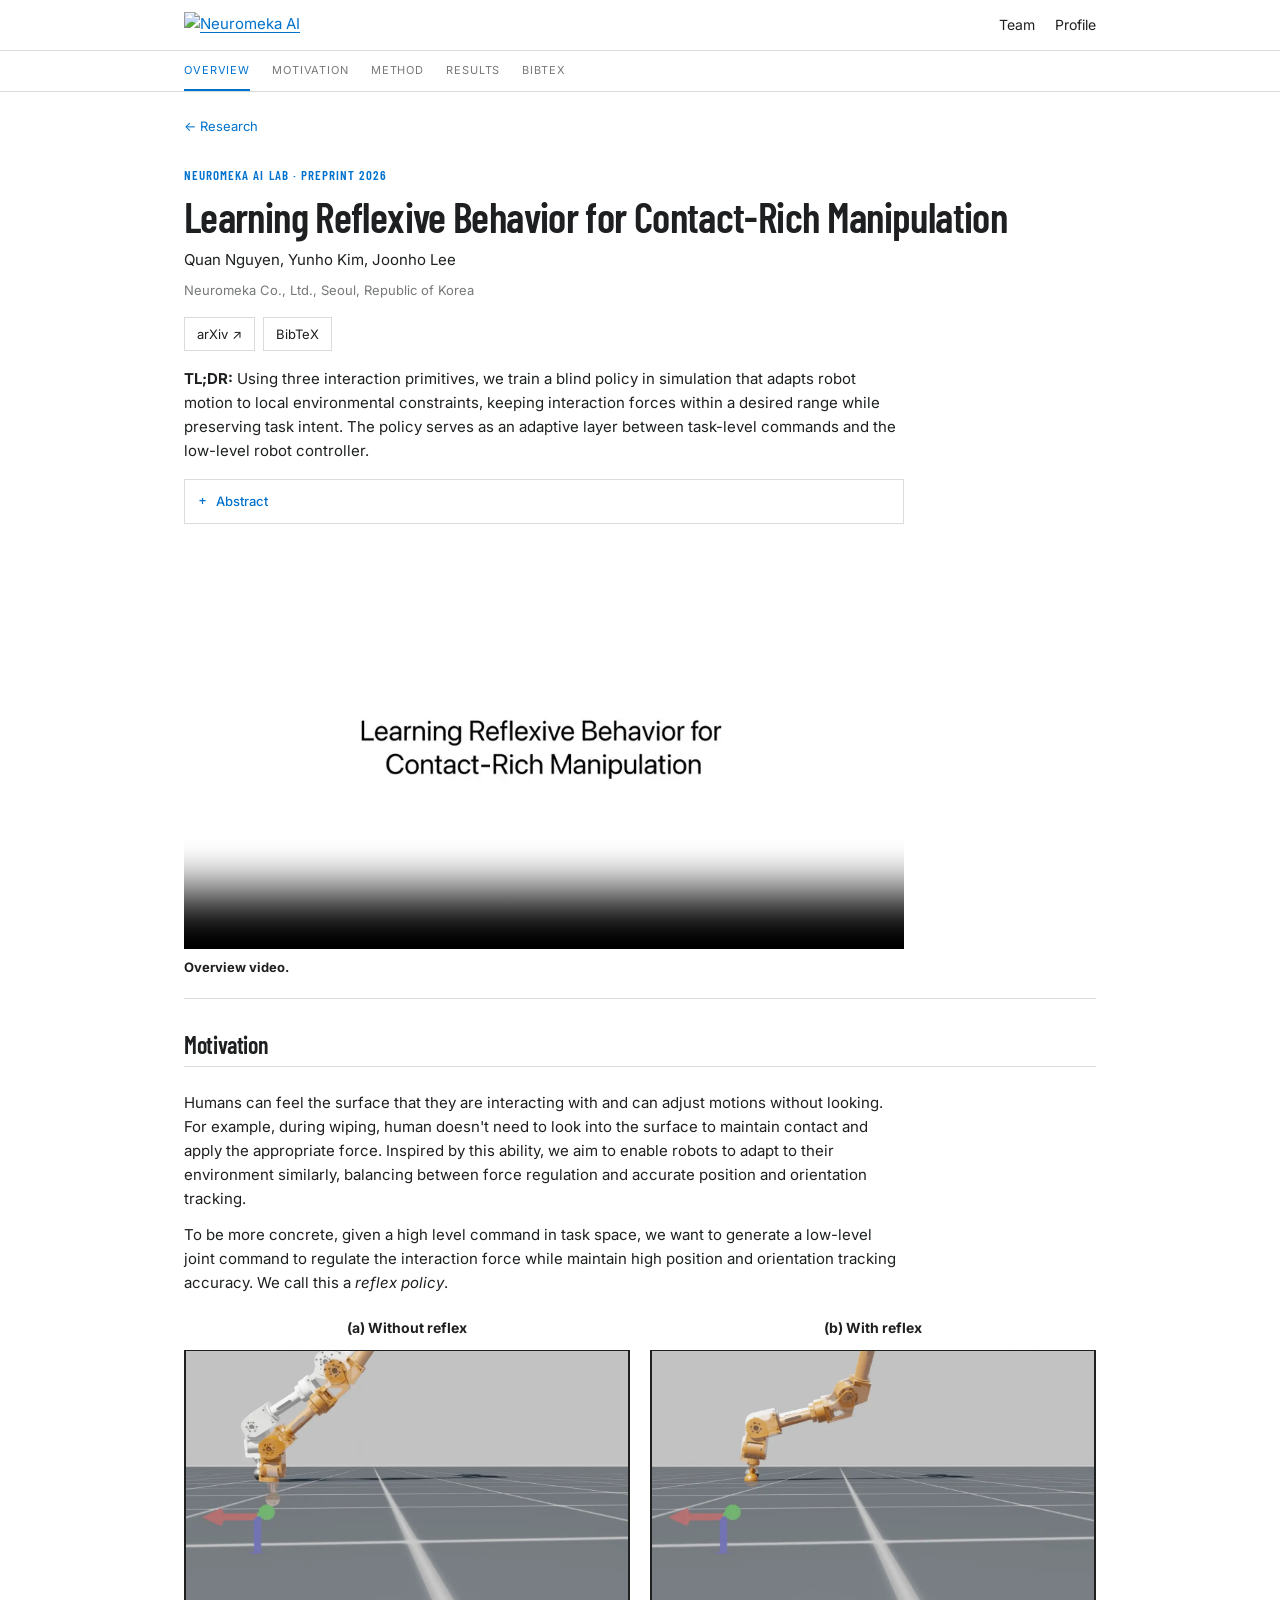
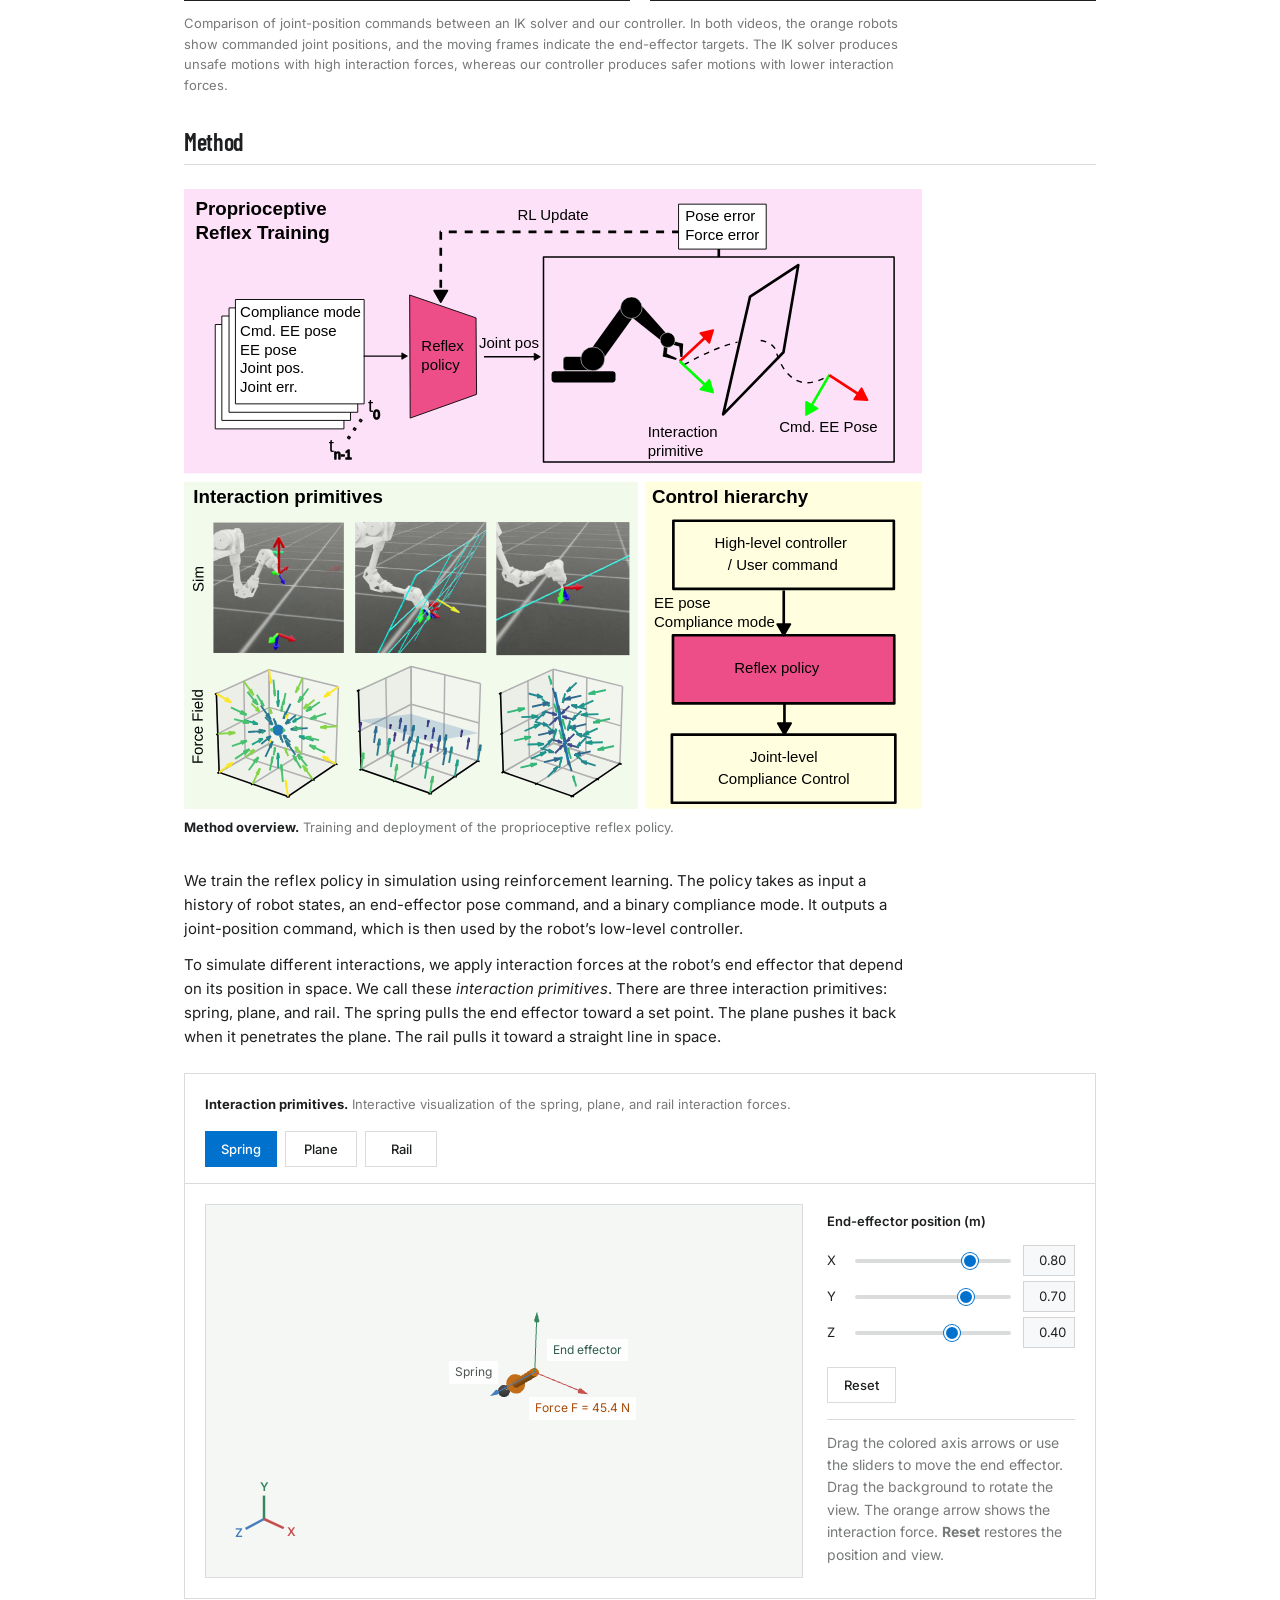
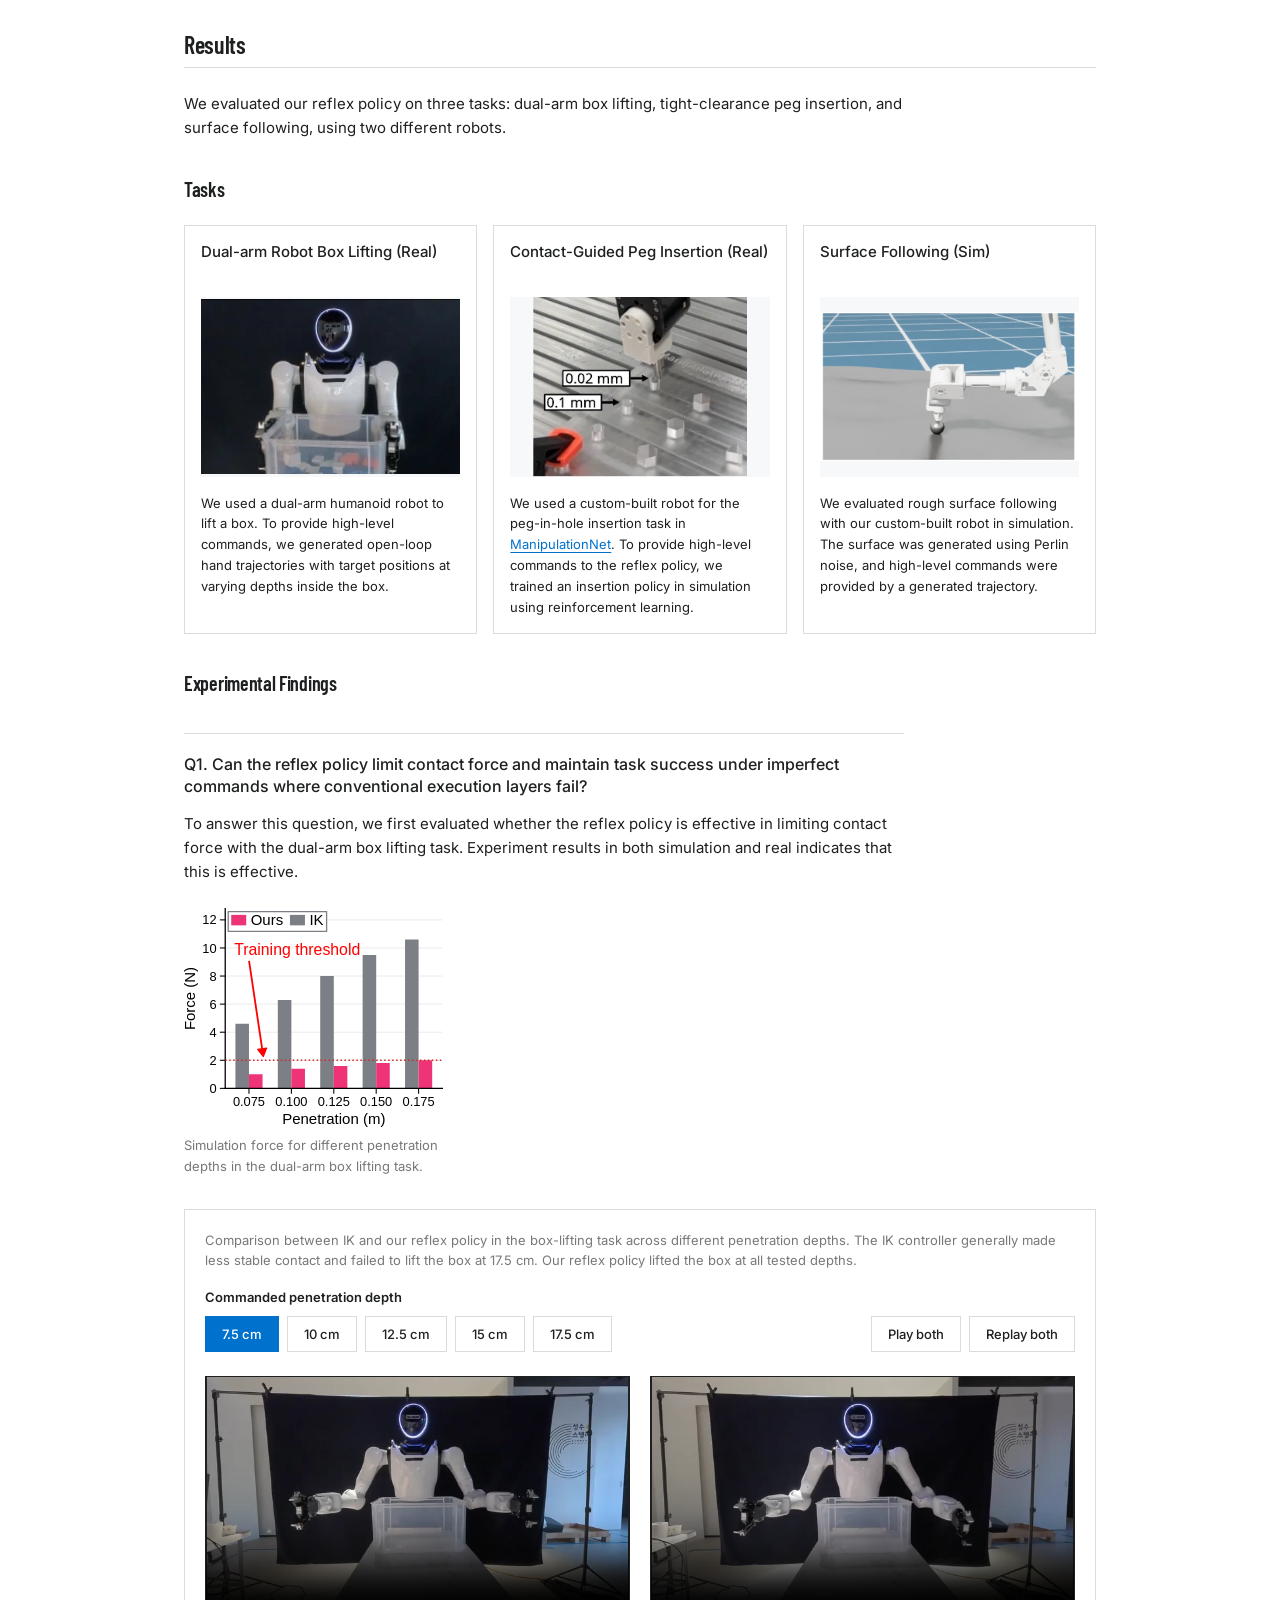
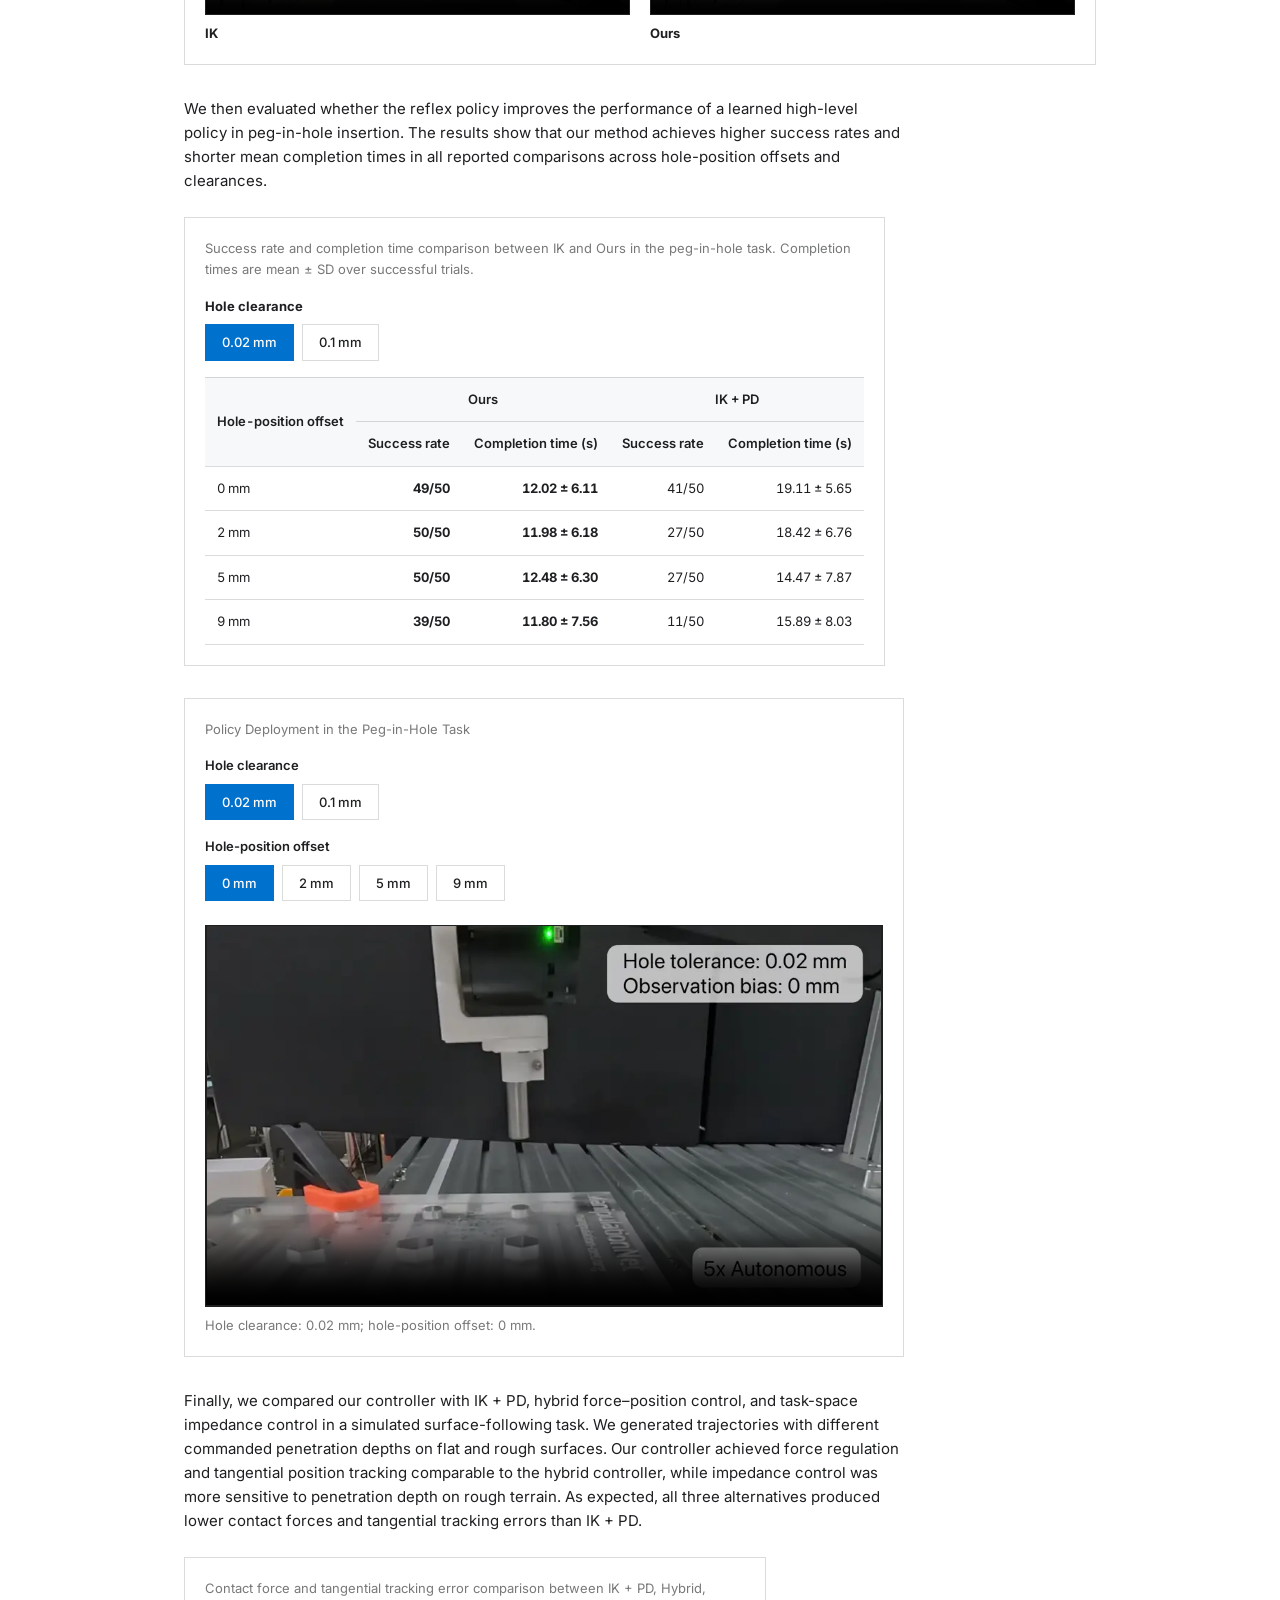
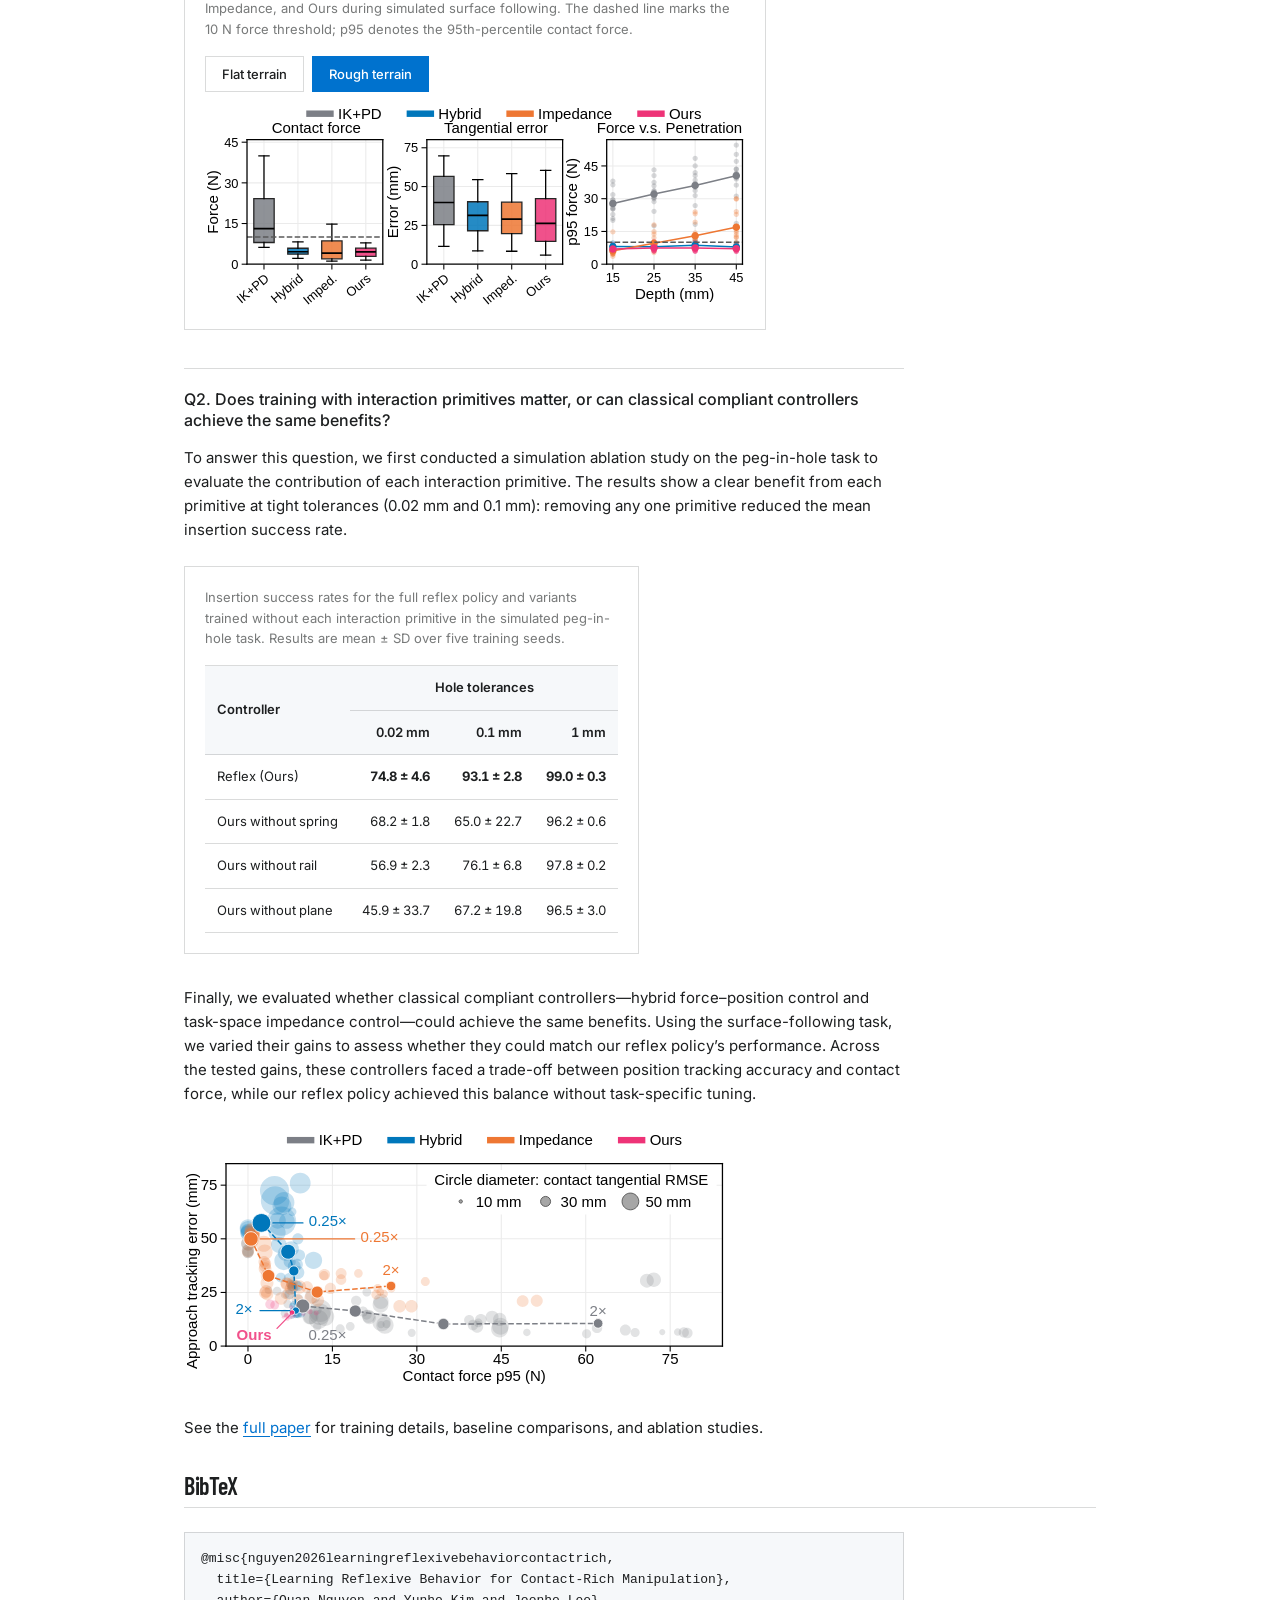
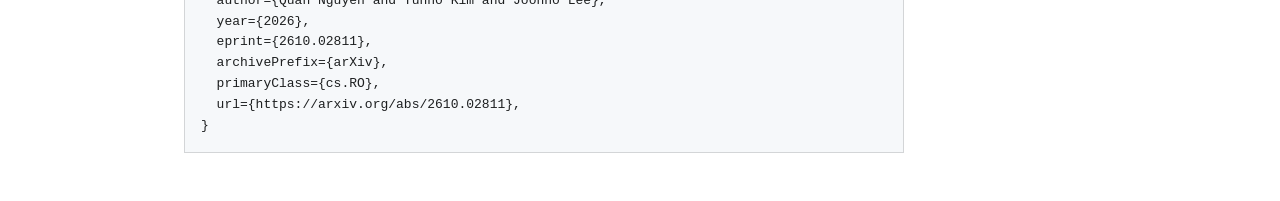
==== projects/reflex/index.html @ 32accb70 "Add the soldering and reflex project pages; shrink site media Two standalone paper pages from nrmk_a" ====
<!-- Generated by build.py. Edit content/*.md or templates/*.html / templates/sections/*.html, not this file. -->
<!DOCTYPE html>
<html lang="en">
<head>
  <meta charset="UTF-8" />
  <meta name="viewport" content="width=device-width, initial-scale=1" />
  <title>Learning Reflexive Behavior for Contact-Rich Manipulation · Neuromeka AI Lab</title>
  <meta name="description" content="A learned proprioceptive reflex for contact-rich robot manipulation. Trained on three simple interaction primitives, deployed beneath high-level controllers." />
  <link rel="icon" href="../../favicon.ico" />
  <link rel="canonical" href="https://lee-robotics.github.io/projects/reflex/" />
  <meta property="og:type" content="article" />
  <meta property="og:title" content="Learning Reflexive Behavior for Contact-Rich Manipulation" />
  <meta property="og:description" content="A learned proprioceptive reflex for contact-rich robot manipulation, trained in simulation on a spring, a plane and a rail." />
  <meta property="og:url" content="https://lee-robotics.github.io/projects/reflex/" />
  <meta property="og:image" content="https://lee-robotics.github.io/projects/reflex/assets/reflex-og.jpg" />
  <link rel="preconnect" href="https://fonts.googleapis.com" />
  <link rel="preconnect" href="https://fonts.gstatic.com" crossorigin />
  <link rel="stylesheet" href="https://fonts.googleapis.com/css2?family=Inter:wght@400;500;700&family=Barlow+Condensed:wght@600&display=swap" />
  <link rel="stylesheet" href="../../assets/css/styles.css" />
  <link rel="stylesheet" href="theme.css" />
  <link rel="stylesheet" href="styles.css" />
  <script id="primitive-content" type="application/json">{"spring": {"tag": "ANCHORED MOTION", "title": "Spring constraint", "description": "The spring pulls the end-effector back toward a sampled anchor position. Displacement and velocity determine the restoring force.", "constraint": "Displacement from a point", "example": "Like moving against an elastic tether.", "formula": "F = k(xₐ − x) − bẋ", "accessible": "Spring: displacement from an anchor creates a restoring force."}, "plane": {"tag": "SURFACE CONTACT", "title": "Plane constraint", "description": "The plane pushes back only when the end-effector penetrates it. Force acts along the surface normal, leaving motion across the surface free.", "constraint": "One direction, on contact", "example": "Like wiping or following a surface.", "formula": "f = −kd − bvₙ, when d \u003c 0", "accessible": "Plane: a surface resists penetration in its normal direction, while tangential motion is free."}, "rail": {"tag": "GUIDED MOTION", "title": "Rail constraint", "description": "The rail pulls the end-effector toward a fixed line. It constrains two translational directions while leaving motion along the rail free.", "constraint": "Two directions, perpendicular to a line", "example": "Like a peg guided inside a bore.", "formula": "f = kd + bv, toward the rail", "accessible": "Rail: restoring force points toward a line, while motion along that line remains free."}}</script>
  <script src="script.js" defer></script>
  <script src="assets/vendor/three.min.js" defer></script>
  <script src="primitive-viewer.js" defer></script>
</head>
<body>
  <a class="skip-link" href="#motivation">Skip to main content</a>
  <div id="siteHeader"></div>

  <nav class="section-nav project-nav" aria-label="Page sections">
    <div class="project-nav-inner">
    <a href="#overview" aria-current="location"><span>01</span> Overview</a>
    <a href="#motivation"><span>02</span> Motivation</a>
    <a href="#training"><span>03</span> Method</a>
    <a href="#results"><span>04</span> Results</a>
    <a href="#bibtex"><span>05</span> BibTeX</a>
    </div>
  </nav>

  <main class="wrap wrap-project">
    <a class="post-back" href="../../index.html#research">← Research</a>

<section id="overview" data-nav="Overview" class="project-head" aria-labelledby="paper-title">
  <p class="kicker">Neuromeka AI Lab · Preprint 2026</p>
  <h1 id="paper-title">Learning Reflexive Behavior for Contact-Rich Manipulation</h1>
  <p class="project-authors">Quan Nguyen, Yunho Kim, Joonho Lee</p>
  <p class="project-affiliation">Neuromeka Co., Ltd., Seoul, Republic of Korea</p>
  <div class="project-links" aria-label="Paper links">
    <a class="project-link" href="https://arxiv.org/abs/2610.02811" target="_blank" rel="noopener noreferrer">arXiv ↗</a>
    <a class="project-link" href="#bibtex">BibTeX</a>
  </div>
  <p class="tldr"><strong>TL;DR:</strong> Using three interaction primitives, we train a blind policy in simulation that adapts robot motion to local environmental constraints, keeping interaction forces within a desired range while preserving task intent. The policy serves as an adaptive layer between task-level commands and the low-level robot controller.</p>
  <details id="abstract" class="abstract project-details">
    <summary>Abstract</summary>
    <div class="project-details-body"><p>During contact-rich manipulation, interactions between a robot and its environment carry information about local geometry: a surface prevents penetration, a bore guides a peg. A controller that exploits these interactions can comply with environmental constraints while preserving task intent. Robot-learning systems commonly use position, hybrid force–position, or Cartesian impedance control. Their prescribed tracking objectives, stiffness, or force-control directions may not match local constraints and may degrade performance. We learn a proprioceptive reflex policy in simulation on three simple interaction primitives: a spring, a plane, and a rail. The policy maps task-space commands to joint-position targets using state history, without direct force or geometrical measurements. Once trained, it serves as a frozen execution layer beneath higher-level controllers. We evaluate it in dual-arm box lifting, peg insertion, and surface following. In box lifting, the reflex kept the force below the threshold while the baseline failed. In rough-surface following it stayed below the 10 N reference, on par with tuned hybrid force-position control. In 0.02 mm peg insertion it reduced mean estimated contact force to less than half that of IK + PD while increasing hardware success rates from at most 22% to 36–58%. By separating contact response from command generation, the reflex policy provides motion planners, learned policies, and teleoperators with robust contact-rich execution.</p></div>
  </details>
  <figure id="overview-video" class="overview-video">
    <video controls playsinline preload="metadata" poster="assets/overview-poster.webp" aria-label="Paper overview video"><source src="assets/overview.mp4" type="video/mp4"></video>
    <figcaption><strong>Overview video.</strong></figcaption>
  </figure>
</section>

<section id="motivation" data-nav="Motivation" class="content-section" aria-labelledby="intuition-title">
  <div class="section-head"><h2 id="intuition-title">Motivation</h2></div>
  <p class="lead">Humans can feel the surface that they are interacting with and can adjust motions without looking. For example, during wiping, human doesn&#x27;t need to look into the surface to maintain contact and apply the appropriate force. Inspired by this ability, we aim to enable robots to adapt to their environment similarly, balancing between force regulation and accurate position and orientation tracking.</p>
  <p>To be more concrete, given a high level command in task space, we want to generate a low-level joint command to regulate the interaction force while maintain high position and orientation tracking accuracy. We call this a <em>reflex policy</em>.</p>
  <div class="comparison-grid">
    <figure class="comparison-card"><div class="card-label"><strong>(a) Without reflex</strong></div><video autoplay muted loop playsinline preload="metadata" width="1280" height="720" poster="assets/ik-poster.webp" aria-label="Without reflex: orange robot shows joint-position commands; the frame shows the end-effector task-space command."><source src="assets/comparison-ik.mp4" type="video/mp4"></video></figure>
    <figure class="comparison-card ours"><div class="card-label"><strong>(b) With reflex</strong></div><video autoplay muted loop playsinline preload="metadata" width="1280" height="720" poster="assets/reflex-poster.webp" aria-label="With reflex: orange robot shows joint-position commands; the frame shows the end-effector task-space command."><source src="assets/comparison-reflex.mp4" type="video/mp4"></video></figure>
  </div>
  <p class="comparison-caption">Comparison of joint-position commands between an IK solver and our controller. In both videos, the orange robots show commanded joint positions, and the moving frames indicate the end-effector targets. The IK solver produces unsafe motions with high interaction forces, whereas our controller produces safer motions with lower interaction forces.</p>
</section>

<section id="training" data-nav="Method" class="content-section" aria-labelledby="training-title">
  <div class="section-head"><h2 id="training-title">Method</h2></div>
  <figure class="training-overview" aria-labelledby="training-overview-caption">
    <p class="svg-scroll-hint" id="training-overview-scroll-hint" hidden>Scroll horizontally to see the full figure.</p>
    <div class="svg-scroll" role="region" aria-label="Method overview diagram; scroll horizontally on narrow screens" tabindex="0" data-scroll-hint="training-overview-scroll-hint">
      <a href="assets/training-overview.svg"><img src="assets/training-overview.svg" width="836" height="703" loading="lazy" alt="Overview of proprioceptive reflex learning for contact-rich manipulation."></a>
    </div>
    <figcaption id="training-overview-caption"><strong>Method overview.</strong> Training and deployment of the proprioceptive reflex policy.</figcaption>
  </figure>
  <p id="method-overview" class="method-overview-summary">We train the reflex policy in simulation using reinforcement learning. The policy takes as input a history of robot states, an end-effector pose command, and a binary compliance mode. It outputs a joint-position command, which is then used by the robot’s low-level controller.</p>
<p class="method-overview-summary">To simulate different interactions, we apply interaction forces at the robot’s end effector that depend on its position in space. We call these <em>interaction primitives</em>. There are three interaction primitives: spring, plane, and rail. The spring pulls the end effector toward a set point. The plane pushes it back when it penetrates the plane. The rail pulls it toward a straight line in space.</p>
  <figure class="primitive-figure" aria-labelledby="primitives-caption">
    <figcaption id="primitives-caption"><strong>Interaction primitives.</strong> Interactive visualization of the spring, plane, and rail interaction forces.</figcaption>
    <div id="primitives" class="primitive-explorer">
      <fieldset class="primitive-selector">
        <legend class="sr-only">Interaction primitive</legend>
        <label><input class="sr-only" type="radio" name="primitive" value="spring" checked><span>Spring</span></label>
        <label><input class="sr-only" type="radio" name="primitive" value="plane"><span>Plane</span></label>
        <label><input class="sr-only" type="radio" name="primitive" value="rail"><span>Rail</span></label>
      </fieldset>
      <div id="primitive-panel">
        <div class="primitive-visual">
          <div id="primitive-viewer" role="img" aria-label="Interactive 3D force field" aria-describedby="primitive-instructions"></div>
        </div>
        <div class="primitive-copy">
          <fieldset class="probe-controls"><legend>End-effector position (m)</legend>
            <label>X <input id="probe-x" type="range" min="-1.5" max="1.5" step="0.01" value="0.8"><output for="probe-x" id="value-x">0.80</output></label>
            <label>Y <input id="probe-y" type="range" min="-1.5" max="1.5" step="0.01" value="0.7"><output for="probe-y" id="value-y">0.70</output></label>
            <label>Z <input id="probe-z" type="range" min="-1.5" max="1.5" step="0.01" value="0.4"><output for="probe-z" id="value-z">0.40</output></label>
          </fieldset>
          <button id="reset-probe" type="button" aria-label="Reset end-effector position and view" title="Reset position and view">Reset</button>
          <p id="primitive-instructions" class="primitive-instructions">Drag the colored axis arrows or use the sliders to move the end effector. Drag the background to rotate the view. The orange arrow shows the interaction force. <strong>Reset</strong> restores the position and view.</p>
          <p id="primitive-error" role="status" hidden></p>
        </div>
      </div>
    </div>
  </figure>
</section>

<section id="results" data-nav="Results" class="content-section" aria-labelledby="results-title">
  <div class="section-head"><h2 id="results-title">Results</h2></div>
  <p>We evaluated our reflex policy on three tasks: dual-arm box lifting, tight-clearance peg insertion, and surface following, using two different robots.</p>
  <section id="results-tasks" class="results-group" aria-labelledby="tasks-title">
    <div class="result-summary"><h3 id="tasks-title">Tasks</h3></div>
    <div class="task-grid">
      <article class="task-card">
        <h4>Dual-arm Robot Box Lifting (Real)</h4>
        <figure><img src="assets/task-box-lifting.webp" width="257" height="173" loading="lazy" alt="Dual-arm humanoid grasping a box on hardware."></figure>
        <p>We used a dual-arm humanoid robot to lift a box. To provide high-level commands, we generated open-loop hand trajectories with target positions at varying depths inside the box.</p>
      </article>
      <article class="task-card">
        <h4>Contact-Guided Peg Insertion (Real)</h4>
        <figure><img src="assets/task-peg-insertion.webp" width="276" height="233" loading="lazy" alt="Robot-held peg and tight-clearance holes on the insertion plate."></figure>
        <p>We used a custom-built robot for the peg-in-hole insertion task in <a href="https://manipulation-net.org/">ManipulationNet</a>. To provide high-level commands to the reflex policy, we trained an insertion policy in simulation using reinforcement learning.</p>
      </article>
      <article class="task-card">
        <h4>Surface Following (Sim)</h4>
        <figure><img src="assets/task-surface-following.webp" width="390" height="224" loading="lazy" alt="Simulated robot end effector in contact with a rough surface."></figure>
        <p>We evaluated rough surface following with our custom-built robot in simulation. The surface was generated using Perlin noise, and high-level commands were provided by a generated trajectory.</p>
      </article>
    </div>
  </section>
  <section id="results-findings" class="results-group" aria-labelledby="findings-title">
    <div class="result-summary"><h3 id="findings-title">Experimental Findings</h3></div>
  <section id="results-q1" class="result-question" aria-labelledby="q1-title">
    <div class="question-summary"><h4 id="q1-title">Q1. Can the reflex policy limit contact force and maintain task success under imperfect commands where conventional execution layers fail?</h4><p>To answer this question, we first evaluated whether the reflex policy is effective in limiting contact force with the dual-arm box lifting task. Experiment results in both simulation and real indicates that this is effective.</p></div>
    <figure class="box-force-plot">
      <p class="svg-scroll-hint" id="box-force-scroll-hint" hidden>Scroll horizontally to see the full plot.</p>
      <div class="svg-scroll" role="region" aria-label="Box-lifting force plot; scroll horizontally on narrow screens" tabindex="0" data-scroll-hint="box-force-scroll-hint">
        <img src="assets/box-lifting-force.svg" width="294" height="249" loading="lazy" alt="Simulated contact force at different commanded penetration depths during dual-arm box lifting.">
      </div>
      <figcaption>Simulation force for different penetration depths in the dual-arm box lifting task.</figcaption>
    </figure>
  <section id="eir-results" class="result-subsection box-video-comparison" aria-label="Dual-arm box lifting: IK and reflex comparison" data-video-root="assets/box-lifting">
    <p class="box-video-instructions" id="box-video-instructions">Comparison between IK and our reflex policy in the box-lifting task across different penetration depths. The IK controller generally made less stable contact and failed to lift the box at 17.5 cm. Our reflex policy lifted the box at all tested depths.</p>
    <div class="box-video-controls" hidden>
      <div class="box-depth-selector">
        <p id="box-depth-label" class="box-depth-label">Commanded penetration depth</p>
        <div class="offset-tabs box-depth-tabs" role="tablist" aria-labelledby="box-depth-label" aria-describedby="box-video-instructions">
          <button type="button" role="tab" id="box-depth-75" aria-controls="box-depth-panel" aria-selected="true" data-clip="75" data-depth="7.5">7.5 cm</button>
          <button type="button" role="tab" id="box-depth-100" aria-controls="box-depth-panel" aria-selected="false" tabindex="-1" data-clip="100" data-depth="10">10 cm</button>
          <button type="button" role="tab" id="box-depth-125" aria-controls="box-depth-panel" aria-selected="false" tabindex="-1" data-clip="125" data-depth="12.5">12.5 cm</button>
          <button type="button" role="tab" id="box-depth-150" aria-controls="box-depth-panel" aria-selected="false" tabindex="-1" data-clip="150" data-depth="15">15 cm</button>
          <button type="button" role="tab" id="box-depth-175" aria-controls="box-depth-panel" aria-selected="false" tabindex="-1" data-clip="175" data-depth="17.5">17.5 cm</button>
        </div>
      </div>
      <div class="box-playback-controls" role="group" aria-label="Shared video playback">
        <button id="box-play-both" type="button">Play both</button>
        <button id="box-replay-both" type="button">Replay both</button>
      </div>
    </div>
    <div id="box-depth-panel" class="box-video-panel" role="tabpanel" aria-labelledby="box-depth-75" tabindex="0">
      <figure>
        <video controls playsinline muted preload="metadata" width="1280" height="720" poster="assets/box-lifting/ik/75.webp" data-method="ik" aria-label="IK at 7.5 cm commanded penetration depth"><source src="assets/box-lifting/ik/75.mp4" type="video/mp4"></video>
        <figcaption><strong>IK</strong></figcaption>
      </figure>
      <figure>
        <video controls playsinline muted preload="metadata" width="1280" height="720" poster="assets/box-lifting/ours/75.webp" data-method="ours" aria-label="Ours at 7.5 cm commanded penetration depth"><source src="assets/box-lifting/ours/75.mp4" type="video/mp4"></video>
        <figcaption><strong>Ours</strong></figcaption>
      </figure>
    </div>
    <p id="box-video-status" class="box-video-status" role="status" hidden></p>
    <noscript><p class="box-video-instructions">Showing 7.5 cm penetration depth. Enable JavaScript to choose another depth and use shared playback.</p></noscript>
  </section>
  <section id="peg-results" class="result-subsection" aria-label="Peg insertion results">
    <div class="result-summary"><p>We then evaluated whether the reflex policy improves the performance of a learned high-level policy in peg-in-hole insertion. The results show that our method achieves higher success rates and shorter mean completion times in all reported comparisons across hole-position offsets and clearances.</p></div>
    <div class="results-table-block insertion-success-card" id="insertion-success" role="group" aria-labelledby="insertion-success-title">
      <p class="sr-only" id="insertion-success-title">Success rate</p>
      <p class="success-rate-description">Success rate and completion time comparison between IK and Ours in the peg-in-hole task. Completion times are mean ± SD over successful trials.</p>
      <div class="insertion-success-controls" hidden>
        <p class="success-clearance-label" id="success-clearance-label"><strong>Hole clearance</strong></p>
        <div class="offset-tabs success-clearance-tabs" role="tablist" aria-labelledby="success-clearance-label">
          <button type="button" role="tab" id="success-clearance-002" aria-controls="success-panel-002" aria-selected="true">0.02 mm</button>
          <button type="button" role="tab" id="success-clearance-01" aria-controls="success-panel-01" aria-selected="false" tabindex="-1">0.1 mm</button>
        </div>
      </div>
      <div class="insertion-success-panel" id="success-panel-002" role="tabpanel" aria-labelledby="success-clearance-002" tabindex="0">
        <table class="success-rate-table" aria-labelledby="insertion-success-title success-clearance-002">
          <caption>0.02 mm clearance</caption>
          <colgroup><col class="success-offset-column"></colgroup>
          <colgroup><col class="success-count-column"><col class="success-time-column"></colgroup>
          <colgroup><col class="success-count-column"><col class="success-time-column"></colgroup>
          <thead>
            <tr><th scope="col" rowspan="2">Hole-position offset</th><th scope="colgroup" colspan="2">Ours</th><th scope="colgroup" colspan="2">IK + PD</th></tr>
            <tr><th scope="col">Success rate</th><th scope="col">Completion time (s)</th><th scope="col">Success rate</th><th scope="col">Completion time (s)</th></tr>
          </thead>
          <tbody>
            <tr><th scope="row">0 mm</th><td class="highlight">49/50</td><td class="highlight">12.02 ± 6.11</td><td>41/50</td><td>19.11 ± 5.65</td></tr>
            <tr><th scope="row">2 mm</th><td class="highlight">50/50</td><td class="highlight">11.98 ± 6.18</td><td>27/50</td><td>18.42 ± 6.76</td></tr>
            <tr><th scope="row">5 mm</th><td class="highlight">50/50</td><td class="highlight">12.48 ± 6.30</td><td>27/50</td><td>14.47 ± 7.87</td></tr>
            <tr><th scope="row">9 mm</th><td class="highlight">39/50</td><td class="highlight">11.80 ± 7.56</td><td>11/50</td><td>15.89 ± 8.03</td></tr>
          </tbody>
        </table>
      </div>
      <div class="insertion-success-panel" id="success-panel-01" role="tabpanel" aria-labelledby="success-clearance-01" tabindex="0">
        <table class="success-rate-table" aria-labelledby="insertion-success-title success-clearance-01">
          <caption>0.1 mm clearance</caption>
          <colgroup><col class="success-offset-column"></colgroup>
          <colgroup><col class="success-count-column"><col class="success-time-column"></colgroup>
          <colgroup><col class="success-count-column"><col class="success-time-column"></colgroup>
          <thead>
            <tr><th scope="col" rowspan="2">Hole-position offset</th><th scope="colgroup" colspan="2">Ours</th><th scope="colgroup" colspan="2">IK + PD</th></tr>
            <tr><th scope="col">Success rate</th><th scope="col">Completion time (s)</th><th scope="col">Success rate</th><th scope="col">Completion time (s)</th></tr>
          </thead>
          <tbody>
            <tr><th scope="row">0 mm</th><td class="highlight">50/50</td><td class="highlight">5.04 ± 2.34</td><td class="highlight">50/50</td><td>9.12 ± 5.75</td></tr>
            <tr><th scope="row">2 mm</th><td class="highlight">50/50</td><td class="highlight">6.08 ± 4.40</td><td>44/50</td><td>10.86 ± 5.96</td></tr>
            <tr><th scope="row">5 mm</th><td class="highlight">47/50</td><td class="highlight">7.20 ± 6.25</td><td>35/50</td><td>12.20 ± 8.10</td></tr>
            <tr><th scope="row">9 mm</th><td class="highlight">42/50</td><td class="highlight">6.31 ± 5.80</td><td>33/50</td><td>14.13 ± 7.28</td></tr>
            <tr><th scope="row">13 mm</th><td class="highlight">27/50</td><td class="highlight">7.13 ± 6.61</td><td>19/50</td><td>14.03 ± 6.09</td></tr>
          </tbody>
        </table>
      </div>
    </div>
    <section class="peg-deployment-card" id="peg-deployment" aria-labelledby="peg-deployment-title" data-video-root="assets/peg-in-hole">
      <h5 id="peg-deployment-title">Policy Deployment in the Peg-in-Hole Task</h5>
      <div class="peg-video-controls" hidden>
        <fieldset class="peg-video-selector">
          <legend>Hole clearance</legend>
          <label><input class="sr-only" type="radio" name="peg-clearance" value="0_02" data-label="0.02" checked><span>0.02 mm</span></label>
          <label><input class="sr-only" type="radio" name="peg-clearance" value="0_1" data-label="0.1"><span>0.1 mm</span></label>
        </fieldset>
        <fieldset class="peg-video-selector">
          <legend>Hole-position offset</legend>
          <label><input class="sr-only" type="radio" name="peg-offset" value="0" checked><span>0 mm</span></label>
          <label><input class="sr-only" type="radio" name="peg-offset" value="2"><span>2 mm</span></label>
          <label><input class="sr-only" type="radio" name="peg-offset" value="5"><span>5 mm</span></label>
          <label><input class="sr-only" type="radio" name="peg-offset" value="9"><span>9 mm</span></label>
          <label hidden><input class="sr-only" type="radio" name="peg-offset" value="13" disabled><span>13 mm</span></label>
        </fieldset>
      </div>
      <figure>
        <video controls playsinline preload="none" width="1280" height="720" poster="assets/peg-in-hole/0_02-0.webp" aria-label="Peg-in-hole policy deployment: 0.02 mm clearance, 0 mm offset"><source src="assets/peg-in-hole/0_02-0.mp4" type="video/mp4"></video>
        <figcaption aria-live="polite">Hole clearance: <span data-peg-clearance>0.02</span> mm; hole-position offset: <span data-peg-offset>0</span> mm.</figcaption>
      </figure>
      <p class="peg-video-status" role="status" hidden>Unable to load this video. Please try another selection or reload the page.</p>
      <noscript><p class="footnote">Showing 0.02 mm clearance and 0 mm offset. Enable JavaScript to select another video.</p></noscript>
    </section>
  </section>
  <section id="surface-results" class="result-subsection" aria-label="Surface-following results">
    <div class="result-summary"><p>Finally, we compared our controller with IK + PD, hybrid force–position control, and task-space impedance control in a simulated surface-following task. We generated trajectories with different commanded penetration depths on flat and rough surfaces. Our controller achieved force regulation and tangential position tracking comparable to the hybrid controller, while impedance control was more sensitive to penetration depth on rough terrain. As expected, all three alternatives produced lower contact forces and tangential tracking errors than IK + PD.</p></div>
    <div class="surface-plot-card" role="group" aria-label="Simulated surface-following results" aria-describedby="surface-plot-description">
      <p class="surface-plot-description" id="surface-plot-description">Contact force and tangential tracking error comparison between IK + PD, Hybrid, Impedance, and Ours during simulated surface following. The dashed line marks the 10 N force threshold; p95 denotes the 95th-percentile contact force.</p>
      <div class="surface-plot-controls" hidden>
        <div class="offset-tabs surface-terrain-tabs" role="tablist" aria-label="Surface terrain">
          <button type="button" role="tab" id="surface-flat-tab" aria-controls="surface-flat-panel" aria-selected="false" tabindex="-1">Flat terrain</button>
          <button type="button" role="tab" id="surface-rough-tab" aria-controls="surface-rough-panel" aria-selected="true">Rough terrain</button>
        </div>
      </div>
      <figure class="surface-plot-panel" id="surface-flat-panel" role="tabpanel" aria-labelledby="surface-flat-tab" tabindex="0">
        <p class="svg-scroll-hint" id="surface-flat-scroll-hint" hidden>Scroll horizontally to see the full plot.</p>
        <div class="surface-plot-media svg-scroll" role="region" aria-label="Flat terrain plot; scroll horizontally on small screens" tabindex="0" data-scroll-hint="surface-flat-scroll-hint">
          <img class="surface-flat-plot" src="assets/surface-flat-terrain.svg" width="612" height="227" loading="lazy" alt="Flat terrain: contact force, tangential tracking error, and force p95 versus commanded penetration for IK + PD, Hybrid, Impedance, and Ours.">
        </div>
      </figure>
      <figure class="surface-plot-panel" id="surface-rough-panel" role="tabpanel" aria-labelledby="surface-rough-tab" tabindex="0">
        <p class="svg-scroll-hint" id="surface-rough-scroll-hint" hidden>Scroll horizontally to see the full plot.</p>
        <div class="surface-plot-media svg-scroll" role="region" aria-label="Rough terrain plot; scroll horizontally on small screens" tabindex="0" data-scroll-hint="surface-rough-scroll-hint">
          <img class="surface-rough-plot" src="assets/surface-rough-terrain.svg" width="612" height="227" loading="lazy" alt="Rough terrain: contact force, tangential tracking error, and force p95 versus commanded penetration for IK + PD, Hybrid, Impedance, and Ours.">
        </div>
      </figure>
    </div>
  </section>
  </section>
  <section id="results-q2" class="result-question" aria-labelledby="q2-title">
    <div class="question-summary"><h4 id="q2-title">Q2. Does training with interaction primitives matter, or can classical compliant controllers achieve the same benefits?</h4><p>To answer this question, we first conducted a simulation ablation study on the peg-in-hole task to evaluate the contribution of each interaction primitive. The results show a clear benefit from each primitive at tight tolerances (0.02 mm and 0.1 mm): removing any one primitive reduced the mean insertion success rate.</p></div>
      <div class="results-table-block insertion-success-card">
        <p class="success-rate-description">Insertion success rates for the full reflex policy and variants trained without each interaction primitive in the simulated peg-in-hole task. Results are mean ± SD over five training seeds.</p>
        <div class="insertion-success-panel" role="region" aria-label="Simulated insertion success rates (%), scroll horizontally on small screens" tabindex="0"><table class="success-rate-table">
          <thead>
            <tr><th scope="col" rowspan="2">Controller</th><th scope="colgroup" colspan="3">Hole tolerances</th></tr>
            <tr><th scope="col">0.02 mm</th><th scope="col">0.1 mm</th><th scope="col">1 mm</th></tr>
          </thead>
          <tbody>
            <tr><th scope="row">Reflex (Ours)</th><td class="highlight">74.8 ± 4.6</td><td class="highlight">93.1 ± 2.8</td><td class="highlight">99.0 ± 0.3</td></tr>
            <tr><th scope="row">Ours without spring</th><td>68.2 ± 1.8</td><td>65.0 ± 22.7</td><td>96.2 ± 0.6</td></tr>
            <tr><th scope="row">Ours without rail</th><td>56.9 ± 2.3</td><td>76.1 ± 6.8</td><td>97.8 ± 0.2</td></tr>
            <tr><th scope="row">Ours without plane</th><td>45.9 ± 33.7</td><td>67.2 ± 19.8</td><td>96.5 ± 3.0</td></tr>
          </tbody>
        </table></div>
      </div>
    <div class="result-summary"><p>Finally, we evaluated whether classical compliant controllers—hybrid force–position control and task-space impedance control—could achieve the same benefits. Using the surface-following task, we varied their gains to assess whether they could match our reflex policy’s performance. Across the tested gains, these controllers faced a trade-off between position tracking accuracy and contact force, while our reflex policy achieved this balance without task-specific tuning.</p></div>
    <figure class="surface-gain-plot">
      <div class="svg-scroll" role="region" aria-label="Controller gain sweep; scroll horizontally on small screens" tabindex="0">
        <img src="assets/surface-controller-gain-sweep.svg" width="1008" height="488" loading="lazy" alt="Figure 4D: approach tracking error versus contact force p95 for IK + PD, Hybrid, Impedance, and Ours. Classical controller gains range from 0.25× to 2×; circle diameter indicates contact tangential RMSE.">
      </div>
    </figure>
  </section>
  </section>
  <p class="paper-reference">See the <a href="https://arxiv.org/abs/2610.02811">full paper</a> for training details, baseline comparisons, and ablation studies.</p>
</section>

<section id="bibtex" data-nav="BibTeX" class="content-section" aria-labelledby="bibtex-title">
  <div class="section-head"><h2 id="bibtex-title">BibTeX</h2></div>
  <pre class="bibtex-code"><code>@misc{nguyen2026learningreflexivebehaviorcontactrich,
  title={Learning Reflexive Behavior for Contact-Rich Manipulation},
  author={Quan Nguyen and Yunho Kim and Joonho Lee},
  year={2026},
  eprint={2610.02811},
  archivePrefix={arXiv},
  primaryClass={cs.RO},
  url={https://arxiv.org/abs/2610.02811},
}</code></pre>
</section>
  </main>

  <div id="siteFooter"></div>

  <script src="../../assets/js/layout.js"></script>
</body>
</html>
---- assets/css/styles.css ----
/* Neuromeka AI Lab — site styles.
   Design tokens follow the site redesign handoff: 960px column, hairline
   borders, zero border-radius, no shadows, Inter + Barlow Condensed. */

:root {
  --color-bg: #ffffff;
  --color-text: #1d1f20;

  /* Neuromeka blue, taken from media/logo.png: links, strong text, kickers.
     Hover states use the lighter tint. */
  --color-accent: #0072ce;
  --color-accent-bright: #0072ce;
  --color-accent-hover: #3d95e0;

  /* Text at reduced strength. */
  --color-body-strong: color-mix(in srgb, var(--color-text) 78%, transparent);
  --color-body: color-mix(in srgb, var(--color-text) 75%, transparent);
  --color-body-soft: color-mix(in srgb, var(--color-text) 72%, transparent);
  --color-secondary: color-mix(in srgb, var(--color-text) 70%, transparent);
  --color-muted: color-mix(in srgb, var(--color-text) 60%, transparent);
  --color-meta: color-mix(in srgb, var(--color-text) 55%, transparent);
  --color-faint: color-mix(in srgb, var(--color-text) 50%, transparent);

  /* Hairline border and the lighter divider between rows. */
  --color-line: color-mix(in srgb, var(--color-text) 16%, transparent);
  --color-divider: color-mix(in srgb, var(--color-text) 8%, transparent);

  /* Hover tints. */
  --color-hover-row: color-mix(in srgb, var(--color-accent-bright) 5%, transparent);
  --color-hover-card: color-mix(in srgb, var(--color-accent-bright) 6%, transparent);

  --color-badge-bg: #eef6ff;
  --color-badge-text: #2c455d;

  /* Status notes such as leave or service periods. */
  --color-status: #2e8b57;

  --font-body: 'Inter', system-ui, -apple-system, 'Segoe UI', sans-serif;
  --font-head: 'Barlow Condensed', 'Inter', system-ui, sans-serif;

  --content-width: 960px;
  --content-padding: 24px;
  --row-gap: 20px;
}

*,
*::before,
*::after {
  box-sizing: border-box;
}

html,
body {
  margin: 0;
}

body {
  min-height: 100vh;
  display: flex;
  flex-direction: column;
  background: var(--color-bg);
  color: var(--color-text);
  font-family: var(--font-body);
  font-size: 15px;
  line-height: 1.55;
}

img,
video {
  display: block;
  max-width: 100%;
}

a {
  color: var(--color-accent);
  text-underline-offset: 3px;
}

a:hover {
  color: var(--color-accent-hover);
}

:focus-visible {
  outline: 2px solid var(--color-accent-bright);
  outline-offset: 2px;
}

/* ── Shared shell ─────────────────────────────────────────────────────────── */

.site-header {
  border-bottom: 1px solid var(--color-line);
}

.site-header-inner {
  max-width: var(--content-width);
  margin: 0 auto;
  padding: 12px var(--content-padding);
  display: flex;
  align-items: center;
  gap: 24px;
}

.brand {
  margin-right: auto;
  display: flex;
  align-items: center;
}

.brand img {
  height: 26px;
  width: auto;
}

.site-nav {
  display: flex;
  gap: 20px;
  font-size: 14px;
}

.site-nav a {
  color: var(--color-text);
  text-decoration: none;
}

.site-nav a:hover,
.site-nav a[aria-current='page'] {
  color: var(--color-accent-bright);
}

.wrap {
  flex: 1;
  width: 100%;
  max-width: var(--content-width);
  margin: 0 auto;
  padding: 36px var(--content-padding) 48px;
  display: flex;
  flex-direction: column;
}

.wrap-home {
  gap: 28px;
  padding-top: 28px;
  padding-bottom: 36px;
}

/* The profile is a CV: tighter section rhythm than the home page. */
.wrap-profile {
  gap: 28px;
}

.site-footer {
  border-top: 1px solid var(--color-line);
}

.site-footer-inner {
  max-width: var(--content-width);
  margin: 0 auto;
  padding: 14px var(--content-padding);
  display: flex;
  flex-wrap: wrap;
  gap: 6px 24px;
  font-size: 12px;
  color: var(--color-muted);
}

.site-footer-tagline {
  color: var(--color-text);
  font-family: var(--font-head);
  font-weight: 600;
  font-size: 13px;
  letter-spacing: 0.02em;
}

.site-footer-legal {
  margin-left: auto;
}

/* ── Headings and section furniture ───────────────────────────────────────── */

h1,
h2,
h3,
.kicker {
  font-family: var(--font-head);
  font-weight: 600;
  letter-spacing: -0.015em;
  margin: 0;
}

.page-title {
  font-size: 32px;
  line-height: 1.1;
}

h2 {
  font-size: 24px;
  line-height: 1.1;
}

.kicker {
  font-size: 13px;
  line-height: 1.2;
  letter-spacing: 0.08em;
  text-transform: uppercase;
  color: var(--color-accent-bright);
}

.kicker-muted {
  color: var(--color-muted);
}

/* Title on the left, count or link on the right, hairline underneath. */
.section-head {
  display: flex;
  align-items: baseline;
  justify-content: space-between;
  gap: 16px;
  border-bottom: 1px solid var(--color-line);
  padding-bottom: 8px;
}

.section-head-link {
  font-size: 13px;
  text-decoration: none;
  white-space: nowrap;
}

/* A section-head link that is a button, e.g. "Full list" on the talks. */
.section-toggle {
  padding: 0;
  border: 0;
  background: none;
  font-family: inherit;
  color: var(--color-accent);
  cursor: pointer;
}

.section-toggle:hover {
  color: var(--color-accent-hover);
}

.talk-row[hidden] {
  display: none;
}

.section-meta {
  font-size: 11px;
  letter-spacing: 0.08em;
  text-transform: uppercase;
  color: var(--color-meta);
  white-space: nowrap;
}

.section-rows {
  display: flex;
  flex-direction: column;
}

.section-rows .section-head {
  margin-bottom: 4px;
}

.two-col {
  display: grid;
  grid-template-columns: repeat(auto-fit, minmax(280px, 1fr));
  gap: 20px 40px;
}

.badge {
  font-size: 12px;
  padding: 0 8px;
  background: var(--color-badge-bg);
  color: var(--color-badge-text);
}

.list-empty {
  padding: 18px 0;
  font-size: 13px;
  color: var(--color-muted);
}

/* ── Home: hero + about ───────────────────────────────────────────────────── */

.hero {
  display: grid;
  grid-template-columns: minmax(0, 7fr) minmax(0, 5fr);
  gap: 20px 32px;
  align-items: start;
}

.hero-text {
  display: flex;
  flex-direction: column;
  gap: 14px;
}

.hero-text h1 {
  font-size: clamp(30px, 4vw, 42px);
  line-height: 1.08;
  text-wrap: pretty;
}

.about-body {
  font-size: 15px;
  line-height: 1.6;
  display: flex;
  flex-direction: column;
  gap: 10px;
  text-wrap: pretty;
}

.about-body p {
  margin: 0;
}

.about-body strong {
  color: var(--color-accent);
  font-weight: 700;
}

/* Image slider: a horizontal track of full-width slides inside a 4:3 frame. */
.hero-figure {
  margin: 0;
  position: relative;
  overflow: hidden;
  aspect-ratio: 4 / 3;
  border: 1px solid var(--color-line);
}

.hero-track {
  display: grid;
  grid-auto-flow: column;
  grid-auto-columns: 100%;
  height: 100%;
  transition: transform 0.7s cubic-bezier(0.25, 0.46, 0.45, 0.94);
}

.hero-track img {
  width: 100%;
  height: 100%;
  object-fit: cover;
}

.hero-dots {
  position: absolute;
  left: 0;
  right: 0;
  bottom: 10px;
  display: flex;
  justify-content: center;
  gap: 8px;
}

.hero-dots button {
  width: 8px;
  height: 8px;
  padding: 0;
  border: 1px solid #fff;
  background: transparent;
  box-shadow: 0 0 0 1px rgba(0, 0, 0, 0.25);
  cursor: pointer;
}

.hero-dots button[aria-current='true'] {
  background: #fff;
}

/* PI card spans both hero columns. */
.pi-card {
  grid-column: 1 / -1;
  display: grid;
  grid-template-columns: 56px minmax(0, 1fr) auto;
  gap: 16px;
  align-items: center;
  padding: 12px 14px;
  border: 1px solid var(--color-line);
  color: inherit;
  text-decoration: none;
}

.pi-card:hover {
  background: var(--color-hover-row);
  color: inherit;
}

.pi-card-photo {
  width: 56px;
  height: 56px;
  overflow: hidden;
  border: 1px solid var(--color-line);
}

.pi-card-photo img {
  width: 100%;
  height: 100%;
  object-fit: cover;
}

.pi-card-body {
  display: flex;
  flex-direction: column;
  gap: 2px;
  min-width: 0;
}

.pi-card-kicker {
  font-size: 10px;
  letter-spacing: 0.1em;
  text-transform: uppercase;
  color: var(--color-accent-bright);
}

.pi-card-name {
  font-family: var(--font-head);
  font-weight: 600;
  font-size: 18px;
  line-height: 1.15;
}

.pi-card-summary {
  font-size: 13px;
  line-height: 1.45;
  color: var(--color-secondary);
}

.pi-card-cta {
  font-size: 13px;
  color: var(--color-accent);
  white-space: nowrap;
}

/* ── Home: research list ──────────────────────────────────────────────────── */

.research,
.team {
  display: flex;
  flex-direction: column;
  border-top: 1px solid var(--color-line);
  padding-top: 16px;
  scroll-margin-top: 16px;
}

.post-row {
  display: grid;
  grid-template-columns: minmax(120px, 200px) minmax(0, 1fr);
  gap: var(--row-gap);
  align-items: start;
  padding: 12px 0;
  border-bottom: 1px solid var(--color-divider);
  color: inherit;
  text-decoration: none;
}

.post-row:hover {
  background: var(--color-hover-row);
  color: inherit;
}

.post-row-media {
  border: 1px solid var(--color-line);
  margin: 6px;
  overflow: hidden;
}

.post-row-media img,
.post-row-media video {
  width: 100%;
  aspect-ratio: 16 / 9;
  object-fit: cover;
  pointer-events: none;
}

.post-row-body {
  display: flex;
  flex-direction: column;
  gap: 6px;
  padding-top: 4px;
}

.post-row-meta {
  display: flex;
  flex-wrap: wrap;
  gap: 10px;
  font-size: 10px;
  letter-spacing: 0.1em;
  text-transform: uppercase;
  color: var(--color-accent-bright);
}

.post-row-authors {
  color: var(--color-faint);
}

.post-row h3 {
  font-size: 22px;
  line-height: 1.15;
  letter-spacing: -0.01em;
}

.post-row-desc {
  margin: 0;
  font-size: 13px;
  line-height: 1.5;
  opacity: 0.8;
  text-wrap: pretty;
}

.post-row-publication {
  font-size: 12px;
  line-height: 1.45;
  color: var(--color-meta);
}

/* ── Home: team blocks ────────────────────────────────────────────────────── */

#teamContent {
  display: flex;
  flex-direction: column;
  gap: 28px;
}

.person-row {
  display: grid;
  grid-template-columns: 44px minmax(0, 220px) minmax(0, 1fr);
  gap: 16px;
  align-items: center;
  padding: 7px 0;
  border-bottom: 1px solid var(--color-divider);
}

.person-photo {
  width: 44px;
  height: 44px;
  overflow: hidden;
  border: 1px solid var(--color-line);
}

.person-photo img {
  width: 100%;
  height: 100%;
  object-fit: cover;
}

/* Team-row portraits are shown in grayscale; colour returns on hover.
   The PI card and the profile header photo stay in colour. */
.person-photo img {
  filter: grayscale(1);
  transition: filter 0.25s ease;
}

.person-row:hover .person-photo img {
  filter: none;
}

/* Fallback when no photo is set yet. */
.person-initials {
  display: grid;
  place-items: center;
  width: 100%;
  height: 100%;
  font-family: var(--font-head);
  font-weight: 600;
  font-size: 15px;
  letter-spacing: 0.04em;
  color: var(--color-meta);
  background: var(--color-hover-row);
}

.person-identity {
  display: flex;
  flex-direction: column;
  gap: 1px;
}

.person-name {
  font-family: var(--font-head);
  font-weight: 600;
  font-size: 18px;
  line-height: 1.15;
}

.person-role {
  font-size: 12px;
  color: var(--color-muted);
}

.person-credentials {
  display: flex;
  flex-wrap: wrap;
  gap: 4px 14px;
  font-size: 13px;
  color: var(--color-body);
}

.partner-labs {
  display: flex;
  flex-direction: column;
  gap: 14px;
  padding-top: 18px;
}

.partner-labs-head {
  border-bottom: 1px solid var(--color-line);
  padding-bottom: 6px;
}

.partner-labs-grid {
  display: grid;
  grid-template-columns: repeat(auto-fit, minmax(200px, 1fr));
  gap: var(--row-gap) 56px;
}

/* One short row per lab: name and institution left, a small mark right. */
.partner-lab {
  display: flex;
  align-items: center;
  justify-content: space-between;
  gap: 12px;
  min-height: 40px;
}

.partner-lab-mark {
  flex: 0 0 auto;
  height: 30px;
  max-width: 110px;
  width: auto;
  object-fit: contain;
}

/* The KAIST file includes the swoosh below the letters; at this height its
   letters match the POSTECH wordmark, which the width cap renders ~9px tall. */
.partner-lab-mark[src*='kaist'] {
  height: 16px;
}

.partner-lab-link {
  display: flex;
  flex-direction: column;
  gap: 1px;
  color: inherit;
  text-decoration: none;
}

.partner-lab-link:hover {
  color: var(--color-accent-hover);
}

.partner-lab-name {
  font-family: var(--font-head);
  font-weight: 600;
  font-size: 17px;
  line-height: 1.15;
}

.partner-lab-inst {
  font-size: 12px;
  color: var(--color-muted);
}

.positions {
  border: 1px solid var(--color-line);
  padding: 20px 22px;
  display: flex;
  flex-direction: column;
  gap: 14px;
}

.positions-head {
  display: flex;
  flex-wrap: wrap;
  align-items: baseline;
  justify-content: space-between;
  gap: 8px 24px;
}

.positions-contact {
  margin: 0;
  font-size: 13px;
  color: var(--color-body);
}

.positions-list {
  display: flex;
  flex-direction: column;
}

.position-row {
  display: grid;
  grid-template-columns: minmax(0, 220px) minmax(0, 1fr) auto;
  gap: 16px;
  align-items: start;
  padding: 10px 0;
  border-top: 1px solid var(--color-divider);
}

.position-title {
  font-family: var(--font-head);
  font-weight: 600;
  font-size: 17px;
  line-height: 1.2;
}

.position-detail {
  font-size: 13px;
  line-height: 1.5;
  color: var(--color-body-strong);
}

.position-detail strong {
  color: var(--color-text);
  font-weight: 500;
}

.position-location {
  font-size: 11px;
  letter-spacing: 0.02em;
  padding: 3px 10px;
  background: var(--color-badge-bg);
  color: var(--color-badge-text);
  white-space: nowrap;
}

/* ── PI profile ───────────────────────────────────────────────────────────── */

.profile-head {
  display: grid;
  grid-template-columns: 180px minmax(0, 1fr);
  gap: 28px;
  align-items: start;
}

.profile-photo {
  width: 180px;
  height: 180px;
  overflow: hidden;
  border: 1px solid var(--color-line);
}

.profile-photo img {
  width: 100%;
  height: 100%;
  object-fit: cover;
}

.profile-body {
  display: flex;
  flex-direction: column;
  gap: 8px;
}

.profile-identity {
  display: flex;
  flex-direction: column;
  gap: 2px;
}

.profile-role {
  font-size: 13px;
  color: var(--color-muted);
}

.profile-status {
  margin-top: 2px;
  font-size: 13px;
  font-weight: 500;
  color: var(--color-status);
}

.profile-bio {
  margin: 0;
  font-size: 15px;
  line-height: 1.6;
  text-wrap: pretty;
}

.profile-links {
  display: flex;
  flex-wrap: wrap;
  gap: 4px 16px;
  font-size: 13px;
}

/* Research mosaic: 4 columns of fixed-height rows; tiles span via inline style. */
.mosaic {
  --mosaic-row: 150px;
  display: grid;
  grid-template-columns: repeat(var(--mosaic-cols, 4), minmax(0, 1fr));
  grid-auto-rows: var(--mosaic-row);
  grid-auto-flow: dense; /* small tiles backfill gaps left by tall ones on narrow screens */
  gap: 8px;
}

/* Uniform photo grid: N equal columns, every tile the same aspect ratio. */
.mosaic-grid {
  grid-template-columns: repeat(var(--mosaic-cols, 3), minmax(0, 1fr));
  grid-auto-rows: auto;
}

.mosaic-grid .mosaic-tile {
  aspect-ratio: var(--mosaic-aspect, 4 / 3);
}

.mosaic-tile {
  position: relative;
  display: block;
  overflow: hidden;
  border: 1px solid var(--color-line);
  background: var(--color-bg);
  color: inherit;
  text-decoration: none;
}

a.mosaic-tile:hover .mosaic-caption-title {
  text-decoration: underline;
  text-underline-offset: 2px;
}

.mosaic-tile img,
.mosaic-tile video {
  position: absolute;
  inset: 0;
  width: 100%;
  height: 100%;
  object-fit: cover;
}

.mosaic-placeholder {
  position: absolute;
  inset: 0;
  display: grid;
  place-items: center;
  font-family: var(--font-head);
  font-weight: 600;
  font-size: 13px;
  letter-spacing: 0.08em;
  text-transform: uppercase;
  color: var(--color-meta);
}

/* Dark scrim: the gradient starts well above the text so bright photo
   areas (snow, sky, white robot arms) never sit directly behind it. */
.mosaic-caption {
  position: absolute;
  left: 0;
  right: 0;
  bottom: 0;
  padding: 36px 10px 8px;
  background: linear-gradient(0deg, rgba(0, 0, 0, 0.62) 0%, rgba(0, 0, 0, 0.35) 55%, rgba(0, 0, 0, 0) 100%);
  color: #fff;
  text-shadow: 0 1px 2px rgba(0, 0, 0, 0.35);
  pointer-events: none;
}

.mosaic-caption-title {
  font-size: 12px;
  font-weight: 700;
  line-height: 1.3;
  text-wrap: balance;
}

.mosaic-caption-sub {
  margin-top: 2px;
  font-size: 11px;
  line-height: 1.3;
  opacity: 0.9;
}

/* Single-column tiles are small; keep their paper titles from filling them. */
.mosaic-tile[data-cols='1'] .mosaic-caption {
  padding: 28px 8px 6px;
}

.mosaic-tile[data-cols='1'] .mosaic-caption-title {
  font-size: 11px;
}

.mosaic-tile[data-cols='1'] .mosaic-caption-sub {
  font-size: 10px;
}

/* Date-led rows (experience, education, awards). */
.dated-row {
  display: grid;
  gap: 14px;
  padding: 7px 0;
  border-bottom: 1px solid var(--color-divider);
  font-size: 13px;
  line-height: 1.45;
}

/* Experience / Education: the date column hugs its text ("2018 – 2024") with
   roughly half the gap the 120px handoff column left before the title. */
.dated-row.date-120 {
  grid-template-columns: 88px minmax(0, 1fr);
}

.dated-row.date-48 {
  grid-template-columns: 48px minmax(0, 1fr);
}

.dated-row-when {
  color: var(--color-meta);
  font-variant-numeric: tabular-nums;
}

.dated-row-primary {
  font-weight: 500;
}

.dated-row-secondary {
  color: var(--color-secondary);
}

.funding-row {
  display: grid;
  grid-template-columns: 88px minmax(0, 1fr);
  gap: 14px;
  align-items: start;
  padding: 7px 0;
  border-bottom: 1px solid var(--color-divider);
  font-size: 13px;
  line-height: 1.45;
}

.funding-body {
  display: flex;
  flex-direction: column;
  gap: 2px;
}

.funding-title {
  font-weight: 500;
  color: var(--color-text);
  text-decoration: none;
}

a.funding-title:hover {
  color: var(--color-accent-hover);
}

.funding-program {
  color: var(--color-secondary);
}

/* The PI's own role on the grant, set apart in the accent colour. */
.funding-role {
  font-weight: 500;
  color: var(--color-body-strong);
}

.funding-meta {
  font-size: 12px;
  color: var(--color-meta);
}

.funding-press {
  display: flex;
  flex-wrap: wrap;
  gap: 2px 10px;
}

.funding-amount {
  align-self: start;
  margin-top: 4px;
  font-size: 11px;
  letter-spacing: 0.02em;
  padding: 3px 10px;
  background: var(--color-badge-bg);
  color: var(--color-badge-text);
  white-space: nowrap;
}

.pub-row {
  display: grid;
  grid-template-columns: 48px minmax(0, 1fr);
  gap: 14px;
  padding: 7px 0;
  border-bottom: 1px solid var(--color-divider);
}

.pub-year {
  font-size: 13px;
  color: var(--color-meta);
  font-variant-numeric: tabular-nums;
}

.pub-body {
  display: flex;
  flex-direction: column;
  gap: 2px;
}

/* Same weight and size as the lead line of the other CV rows. */
.pub-title {
  font-size: 13px;
  font-weight: 500;
  line-height: 1.45;
}

.pub-authors {
  font-size: 13px;
  line-height: 1.45;
  color: var(--color-body-soft);
}

.pub-meta {
  display: flex;
  flex-wrap: wrap;
  gap: 4px 12px;
  font-size: 12px;
  color: var(--color-meta);
}

.pub-venue {
  font-weight: 500;
  color: var(--color-body-strong);
}

/* The profile owner's name within an author list. */
.pub-authors strong {
  font-weight: 500;
  color: var(--color-text);
}

.student-row {
  display: flex;
  justify-content: space-between;
  gap: 14px;
  padding: 7px 0;
  border-bottom: 1px solid var(--color-divider);
  font-size: 13px;
  line-height: 1.45;
}

.student-name {
  font-weight: 500;
}

a.student-name {
  color: var(--color-accent);
}

.student-note {
  color: var(--color-muted);
  text-align: right;
}

/* One line per talk: the venue column hugs its text, the title takes the rest. */
.talk-row {
  display: grid;
  grid-template-columns: 80px minmax(0, 1fr) max-content;
  gap: 14px 20px;
  align-items: baseline;
  padding: 7px 0;
  border-bottom: 1px solid var(--color-divider);
  font-size: 13px;
  line-height: 1.45;
  white-space: nowrap;
}

.talk-date {
  color: var(--color-meta);
  font-variant-numeric: tabular-nums;
}

/* The title truncates; an optional "Video" link after it never does. */
.talk-title {
  display: flex;
  align-items: baseline;
  gap: 10px;
  min-width: 0;
}

.talk-title-text {
  font-weight: 500;
  min-width: 0;
  overflow: hidden;
  text-overflow: ellipsis;
}

.talk-title a {
  flex: none;
}

.talk-venue {
  color: var(--color-muted);
}

.talk-country {
  margin-left: 8px;
  font-size: 11px;
  letter-spacing: 0.08em;
  color: var(--color-meta);
}

/* ── Post detail ──────────────────────────────────────────────────────────── */

.post-page {
  display: flex;
  flex-direction: column;
  gap: 20px;
}

.post-back {
  font-size: 13px;
  text-decoration: none;
}

.post-head {
  display: flex;
  flex-direction: column;
  gap: 8px;
  border-bottom: 1px solid var(--color-line);
  padding-bottom: 12px;
}

.post-head h1 {
  font-size: 32px;
  line-height: 1.1;
}

.post-head-desc {
  margin: 0;
  font-size: 15px;
  line-height: 1.55;
  color: var(--color-body-strong);
  text-wrap: pretty;
}

.post-head-meta {
  display: flex;
  flex-wrap: wrap;
  gap: 10px;
  font-size: 10px;
  letter-spacing: 0.1em;
  text-transform: uppercase;
  color: var(--color-accent-bright);
}

.post-head-meta .post-row-authors {
  color: var(--color-faint);
}

.paper {
  border: 1px solid var(--color-line);
  padding: 14px 16px;
  display: flex;
  flex-direction: column;
  gap: 6px;
}

.paper-citation {
  font-size: 13px;
  line-height: 1.5;
  color: var(--color-body-strong);
}

.paper-citation strong {
  color: var(--color-text);
  font-weight: 500;
}

.paper-links {
  display: flex;
  flex-wrap: wrap;
  gap: 4px 14px;
  font-size: 12px;
  color: var(--color-meta);
}

/* ── Markdown body ────────────────────────────────────────────────────────── */

.markdown {
  font-size: 15px;
  line-height: 1.6;
}

.markdown > *:first-child {
  margin-top: 0;
}

.markdown h2,
.markdown h3 {
  margin: 28px 0 8px;
}

.markdown h2 {
  font-size: 24px;
  line-height: 1.1;
}

.markdown h3 {
  font-size: 18px;
  line-height: 1.2;
}

.markdown p {
  margin: 0 0 12px;
  text-wrap: pretty;
}

.markdown ul,
.markdown ol {
  margin: 0 0 12px;
  padding-left: 20px;
}

.markdown li {
  margin-bottom: 4px;
}

.markdown strong {
  font-weight: 700;
}

.markdown hr {
  height: 0;
  margin: 24px 0;
  border: 0;
  border-top: 1px solid var(--color-line);
}

.markdown img,
.markdown video {
  max-width: 560px;
  width: 100%;
  margin: 16px auto;
  border: 1px solid var(--color-line);
}

/* A standalone italic line after an image reads as its caption. */
.markdown em {
  display: block;
  max-width: 560px;
  margin: -8px auto 16px;
  font-size: 12px;
  line-height: 1.45;
  color: var(--color-meta);
  text-align: center;
  font-style: normal;
}

.markdown iframe {
  width: 100%;
  max-width: 100%;
  aspect-ratio: 16 / 9;
  height: auto;
  border: 1px solid var(--color-line);
  margin: 16px 0;
  display: block;
}

.markdown table {
  width: 100%;
  margin: 16px 0;
  border-collapse: collapse;
  font-size: 13px;
}

.markdown th,
.markdown td {
  padding: 6px 10px;
  border: 1px solid var(--color-line);
  text-align: left;
}

.markdown th {
  font-weight: 500;
  color: var(--color-text);
}

.markdown code {
  font-size: 0.9em;
  padding: 1px 4px;
  border: 1px solid var(--color-divider);
}

.markdown pre {
  margin: 0 0 12px;
  padding: 12px;
  overflow-x: auto;
  border: 1px solid var(--color-line);
}

.markdown pre code {
  padding: 0;
  border: 0;
}

/* ── Open sources (not linked from the nav) ───────────────────────────────── */

.repo-list {
  display: flex;
  flex-direction: column;
}

.repo-row {
  display: flex;
  flex-direction: column;
  gap: 4px;
  padding: 14px 0;
  border-bottom: 1px solid var(--color-divider);
}

.repo-row h2 {
  font-size: 18px;
  line-height: 1.15;
}

.repo-row h2 a {
  text-decoration: none;
}

.repo-row p {
  margin: 0;
  font-size: 13px;
  line-height: 1.5;
  color: var(--color-body-strong);
}

.repo-topics {
  font-size: 10px;
  letter-spacing: 0.1em;
  text-transform: uppercase;
  color: var(--color-meta);
}

/* ── Responsive ───────────────────────────────────────────────────────────── */

@media (max-width: 640px) {
  .wrap {
    padding: 28px var(--content-padding) 40px;
  }

  .wrap-home,
  #teamContent {
    gap: 24px;
  }

  .wrap-profile {
    gap: 32px;
  }

  .hero {
    grid-template-columns: minmax(0, 1fr);
    gap: 20px;
  }

  /* Slider below the text, then the PI card. */
  .hero-figure {
    order: 2;
    aspect-ratio: 16 / 9;
  }

  .pi-card {
    order: 3;
  }

  .profile-head {
    grid-template-columns: minmax(0, 1fr);
    gap: 16px;
  }

  .profile-photo {
    width: 140px;
    height: 140px;
  }

  /* Same arrangement as desktop, scaled with the viewport: rows are the
     desktop row height as a fraction of the content width. Captions cannot
     fit at this size, so they hide; the tiles still link. */
  .mosaic:not(.mosaic-grid) {
    grid-auto-rows: calc((100vw - 2 * var(--content-padding)) * var(--mosaic-row-frac, 0.11));
    gap: 4px;
  }

  .mosaic-grid {
    gap: 4px;
  }

  .mosaic .mosaic-caption {
    display: none;
  }

  /* Credentials wrap under the name instead of taking a third column. */
  .person-row {
    grid-template-columns: 44px minmax(0, 1fr);
    align-items: start;
    row-gap: 3px;
  }

  /* Name and credentials stack beside the photo. */
  .person-photo {
    grid-row: 1 / span 2;
  }

  .person-credentials {
    grid-column: 2;
  }

  .partner-labs-grid {
    grid-template-columns: minmax(0, 1fr);
    gap: 16px;
  }

  .partner-lab-mark {
    height: 26px;
  }

  .position-row {
    grid-template-columns: minmax(0, 1fr);
    gap: 6px;
  }

  .position-location {
    justify-self: start;
  }

  .positions {
    padding: 16px;
  }

  /* Phones: title and venue may wrap, venue drops under the title. */
  .talk-row {
    grid-template-columns: 80px minmax(0, 1fr);
    gap: 2px 14px;
    white-space: normal;
  }

  .talk-venue {
    grid-column: 2;
  }


  .post-head h1,
  .page-title {
    font-size: 26px;
  }
}

@media (max-width: 520px) {
  /* Keep the thumbnail beside the text, just narrower. */
  .post-row {
    grid-template-columns: 112px minmax(0, 1fr);
    gap: 12px;
    padding: 14px 0;
  }

  .post-row-media {
    margin: 0;
  }

  .post-row-body {
    gap: 4px;
    padding-top: 0;
  }

  .post-row h3 {
    font-size: 18px;
  }

  .post-row-publication {
    display: none;
  }
}

@media (prefers-reduced-motion: reduce) {
  .hero-track {
    transition: none;
  }
}

/* ── Project pages (projects/<name>/index.html) ───────────────────────────── */
/* Standalone paper pages in sub-folders. They load this stylesheet from ../../
   for the tokens and the shell; the head, in-page section nav and figure
   furniture below are shared, each page adds its own component rules. */

.wrap-project {
  gap: 32px;
  padding-top: 24px;
}

/* Sticky row of section links under the site header. */
.project-nav {
  position: sticky;
  top: 0;
  z-index: 5;
  background: color-mix(in srgb, var(--color-bg) 96%, transparent);
  border-bottom: 1px solid var(--color-line);
}

.project-nav-inner {
  max-width: var(--content-width);
  margin: 0 auto;
  padding: 0 var(--content-padding);
  display: flex;
  gap: 22px;
  overflow-x: auto;
  scrollbar-width: none;
}

.project-nav-inner::-webkit-scrollbar {
  display: none;
}

.project-nav a {
  flex: none;
  padding: 11px 0 9px;
  border-bottom: 2px solid transparent;
  font-size: 11px;
  letter-spacing: 0.08em;
  text-transform: uppercase;
  color: var(--color-muted);
  text-decoration: none;
  white-space: nowrap;
}

.project-nav a:hover {
  color: var(--color-accent-hover);
}

.project-nav a[aria-current] {
  color: var(--color-accent-bright);
  border-bottom-color: var(--color-accent-bright);
}

/* Title block: kicker, paper title, authors, affiliation, resource links. */
.project-head {
  display: flex;
  flex-direction: column;
  gap: 10px;
  border-bottom: 1px solid var(--color-line);
  padding-bottom: 20px;
}

.project-head h1 {
  max-width: 840px;
  font-size: clamp(30px, 4.2vw, 42px);
  line-height: 1.06;
  letter-spacing: -0.015em;
  text-wrap: balance;
}

.project-authors {
  margin: 0;
  display: flex;
  flex-wrap: wrap;
  gap: 2px 18px;
  font-size: 15px;
  line-height: 1.5;
}

.project-authors sup {
  font-size: 0.7em;
  line-height: 0;
  color: var(--color-accent);
}

.project-affiliation {
  margin: 0;
  font-size: 13px;
  line-height: 1.5;
  color: var(--color-muted);
}

.project-affiliation a {
  color: inherit;
}

.project-links {
  display: flex;
  flex-wrap: wrap;
  align-items: center;
  gap: 8px;
  margin-top: 6px;
}

.project-link {
  display: inline-flex;
  align-items: center;
  gap: 6px;
  padding: 6px 12px;
  border: 1px solid var(--color-line);
  font-size: 13px;
  color: var(--color-text);
  text-decoration: none;
}

.project-link:hover {
  background: var(--color-hover-row);
  border-color: var(--color-accent-bright);
  color: var(--color-accent-bright);
}

.project-link-note {
  font-size: 12px;
  color: var(--color-meta);
}

/* Sections: the site's section head (title left, link right, hairline). */
.project-section {
  display: flex;
  flex-direction: column;
  gap: 16px;
  scroll-margin-top: 48px;
}

.project-section .section-head h2 {
  font-size: 24px;
}

.prose {
  max-width: 720px;
  font-size: 15px;
  line-height: 1.6;
}

.prose p {
  margin: 0 0 12px;
  text-wrap: pretty;
}

.prose p:last-child {
  margin-bottom: 0;
}

.project-figure {
  margin: 0;
  display: flex;
  flex-direction: column;
  gap: 10px;
}

.project-figure img {
  width: 100%;
  height: auto;
  border: 1px solid var(--color-line);
}

.project-figure-link {
  display: block;
  cursor: zoom-in;
}

.project-figure-link:hover {
  opacity: 0.95;
}

.project-figure-portrait {
  max-width: 720px;
}

.project-figure figcaption,
.project-caption {
  max-width: 720px;
  margin: 0;
  font-size: 13px;
  line-height: 1.55;
  color: var(--color-secondary);
}

.project-figure figcaption strong,
.project-caption strong {
  color: var(--color-text);
  font-weight: 600;
}

.video {
  width: 100%;
  aspect-ratio: 16 / 9;
  border: 1px solid var(--color-line);
  background: var(--color-hover-row);
}

.video iframe,
.video video {
  display: block;
  width: 100%;
  height: 100%;
  border: 0;
}

/* Collapsed extras ("More details", "Abstract"). */
.project-details {
  border: 1px solid var(--color-line);
}

.project-details summary {
  display: flex;
  align-items: baseline;
  gap: 10px;
  padding: 11px 14px;
  list-style: none;
  cursor: pointer;
  font-size: 13px;
  font-weight: 500;
  color: var(--color-accent);
}

.project-details summary::-webkit-details-marker {
  display: none;
}

.project-details summary::before {
  content: '+';
  font-family: var(--font-head);
  font-size: 16px;
  line-height: 1;
}

.project-details[open] summary::before {
  content: '–';
}

.project-details summary span {
  font-weight: 400;
  color: var(--color-muted);
}

.project-details[open] summary {
  border-bottom: 1px solid var(--color-line);
}

.project-details-body {
  padding: 16px 14px;
  display: flex;
  flex-direction: column;
  gap: 12px;
}

.project-details-body h3 {
  font-size: 18px;
  line-height: 1.2;
}

@media (max-width: 640px) {
  .wrap-project {
    gap: 26px;
  }

  .project-head h1 {
    font-size: 28px;
  }

  .project-nav-inner {
    gap: 16px;
  }
}
---- projects/reflex/theme.css ----
/* Design tokens for this page. Colours, fonts and the 960px column come from
   the site stylesheet (../../assets/css/styles.css, loaded first), so the page
   matches the rest of lee-robotics.github.io; this file maps them onto the
   names styles.css uses. Save and refresh; no rebuild needed for CSS. */
:root {
  --font-family: var(--font-body);
  --body-font-size: 15px;
  --line-height: 1.6;
  --reading-width: 720px;
  --page-width: var(--content-width);

  /* Calibrated SVG widths: regular diagram text / plot axis labels match body text.
     Coefficients are viewBox width divided by the SVG's transformed label size. */
  --training-figure-width: calc(var(--body-font-size) * 49.186715);
  --box-force-figure-width: calc(var(--body-font-size) * 17.272568);
  /* Both terrain SVGs use the same canvas and label scale. */
  --surface-terrain-figure-width: calc(var(--body-font-size) * 36.000002);
  --surface-gain-figure-width: calc(var(--body-font-size) * 36);

  --title-font-size: 40px;
  --section-font-size: 24px;
  --subheading-font-size: 20px;
  --subsubheading-font-size: 16px;
  --evidence-heading-font-size: 15px;
  --label-font-size: 13px;
  --caption-font-size: 13px;
  --small-font-size: 13px;
  --text-align: left;

  --paragraph-gap: 12px;
  --section-padding: 0px;
  --space-1: 4px;
  --space-2: 8px;
  --space-3: 12px;
  --space-4: 16px;
  --space-6: 24px;
  --space-8: 32px;
  --radius: 0px;
  --control-height: 36px;
  --text: var(--color-text);
  --muted: var(--color-muted);
  --link: var(--color-accent);
  --link-hover: var(--color-accent-hover);
  --line: var(--color-line);
  --control-border: var(--color-line);
  --table-rule: color-mix(in srgb, var(--color-text) 40%, transparent);
  --soft: #f6f8fa;
  --accent-soft: var(--color-hover-row);
}
---- projects/reflex/styles.css ----
/* Layout rules. For typography and spacing experiments, edit theme.css. */
:root { --sans: var(--font-family); }

* { box-sizing: border-box; }
html { scroll-behavior: smooth; scroll-padding-top: 48px; }
body { margin: 0; background: #fff; color: var(--text); font: var(--body-font-size)/var(--line-height) var(--sans); }
h1, h2, h3, h4, h5, h6, p, figure { margin: 0; }
h1, h2, h3 { line-height: 1.15; }
h4, h5, h6 { line-height: 1.35; font-weight: 500; }
h1 { font-size: var(--title-font-size); }
h2 { font-size: var(--section-font-size); }
h3 { font-size: var(--subheading-font-size); }
h4 { font-size: var(--subsubheading-font-size); }
h5 { font-size: var(--evidence-heading-font-size); }
h6 { font-size: var(--label-font-size); }
a { color: var(--link); text-decoration: underline; text-underline-offset: 3px; }
a:hover { color: var(--link-hover); }
p + p { margin-top: var(--paragraph-gap); }
button, .resource-links a {
  display: inline-flex; align-items: center; justify-content: center;
  min-height: var(--control-height); padding: var(--space-2) var(--space-4);
  border: 1px solid var(--control-border); border-radius: var(--radius);
  background: #fff; color: var(--text); font: 500 var(--label-font-size)/1.4 var(--sans);
  cursor: pointer; text-decoration: none;
}
button:hover, .resource-links a:hover { background: var(--accent-soft); border-color: var(--link); color: var(--link); text-decoration: none; }
button:disabled { cursor: not-allowed; opacity: .6; }
input { font: inherit; }
input[type="range"] { min-height: var(--control-height); }
button, a { -webkit-tap-highlight-color: transparent; }
button:focus-visible, a:focus-visible, input:focus-visible, summary:focus-visible, [tabindex]:focus-visible { outline: 2px solid var(--link); outline-offset: 4px; }
img, video { display: block; width: 100%; }
img { height: auto; }
video { height: auto; aspect-ratio: 16 / 9; background: #202020; }
figcaption { font-size: var(--caption-font-size); line-height: 1.6; color: var(--muted); margin-top: var(--space-2); text-align: left; overflow-wrap: anywhere; }
figcaption strong { color: var(--text); }
/* Separate the reading measure from the wider media layout. */
.content-section > p,
.method-details,
.result-summary,
.limitations,
.results-table-block > .footnote,
.paper-figure {
  max-width: var(--reading-width);
  margin-inline: 0;
}
.content-section > p,
.method-details p,
.result-summary p,
.limitations p,
.results-table-block > .footnote,
.paper-figure > p,
.primitive-copy > p:not(.formula),
.abstract > p,
.tldr {
  text-align: var(--text-align);
  text-align-last: start;
  text-justify: inter-word;
  -webkit-hyphens: manual;
  hyphens: manual;
  hyphenate-limit-chars: 7 3 3;
  overflow-wrap: break-word;
}

/* Title block: the shared .project-head rules; only the lead and video below. */
.resource-links { display: flex; flex-wrap: wrap; justify-content: center; gap: var(--space-3); margin: var(--space-6) 0; }
.resource-links a { gap: var(--space-2); }
.resource-links .resource-icon { width: 20px; height: 20px; flex-shrink: 0; filter: brightness(0); }
.resource-links a:hover .resource-icon, .resource-links a:focus-visible .resource-icon { filter: none; }
.tldr { max-width: var(--reading-width); margin: 6px 0 0; }
.abstract { max-width: var(--reading-width); margin: 6px 0 0; }
.overview-video { max-width: var(--reading-width); margin: 10px 0 0; }
.overview-video figcaption { text-align: left; }

/* Section links: the shared .project-nav row; numbering and sub-menus stay hidden. */
.section-nav a span { display: none; }
.section-nav .subsection-nav { display: none; }
.content-section :is(h3, h4, h5, h6)[id] { scroll-margin-top: 80px; }

.content-section { padding: var(--section-padding) 0; scroll-margin-top: 48px; }
.content-section > .section-head { margin-bottom: var(--space-6); }
.subsection-heading { max-width: var(--reading-width); margin: 32px 0 20px; }
.lead { font-size: inherit; }
.motivation-placeholder {
  max-width: var(--reading-width);
  aspect-ratio: 2 / 1;
  margin: 23px auto 27px;
  display: grid;
  place-items: center;
  background: #e2e2e2;
  color: #606060;
  font-size: 16px;
}
.method-overview-summary { max-width: var(--reading-width); }
/* Preserve readable SVG annotation sizes instead of shrinking them to the viewport. */
.svg-scroll { max-width: 100%; overflow-x: auto; }
.svg-scroll img { max-width: none; }
.svg-scroll > a { display: block; }
.svg-scroll-hint { margin: 0 0 var(--space-2); font-size: var(--small-font-size); color: var(--muted); }
.svg-scroll-hint[hidden] { display: none; }
.training-overview { max-width: var(--training-figure-width); margin: 0 0 32px; }
.training-overview figcaption { max-width: var(--reading-width); }
.training-overview img { width: var(--training-figure-width); height: auto; }
.result-video-placeholder {
  max-width: var(--reading-width);
  aspect-ratio: 16 / 9;
  margin: 23px auto 27px;
  padding: 20px;
  display: grid;
  place-items: center;
  background: #e2e2e2;
  color: #606060;
  font-size: 16px;
  text-align: center;
}
.comparison-heading { max-width: var(--reading-width); margin: 24px 0 12px; }
.comparison-grid { display: grid; grid-template-columns: 1fr 1fr; gap: 20px; margin-top: 22px; }
.card-label { text-align: center; margin-bottom: 10px; font-size: 14px; }
.comparison-card figcaption { text-align: left; }
.comparison-card video { border: 1px solid var(--line); }
#motivation > .comparison-caption { font-size: var(--caption-font-size); color: var(--muted); text-align: left; margin-top: 12px; }
.comparison-toolbar { display: flex; flex-wrap: wrap; align-items: center; gap: 15px; margin-top: 17px; font-size: 12px; color: var(--muted); }
.comparison-toolbar > span { margin-right: auto; }
.comparison-toolbar button { flex-shrink: 0; }

.pipeline { display: flex; align-items: center; gap: 12px; margin: 25px 0; }
.pipeline > div { flex: 1; text-align: center; border: 1px solid #bfc7cf; padding: 17px 10px; }
.step-index { font-size: 11px; color: var(--muted); }
.pipeline h3 { font-size: 15px; margin-top: 7px; }
.pipeline p { font-size: 13px; color: var(--muted); margin-top: 8px; }
.pipeline small { display: block; font-size: 11px; margin-top: 12px; }
.pipeline .reflex-stage { border-color: #788e9e; background: #f2f6f9; }
.pipeline-arrow { color: var(--muted); }
.paper-overview { max-width: 540px; margin: 30px auto; }
.paper-overview figcaption { text-align: left; }
.method-details { margin-top: 25px; }

.primitive-figure { margin-top: var(--space-6); border: 1px solid var(--line); border-radius: calc(var(--radius) * 2); }
.primitive-figure > figcaption { margin: 0; padding: 20px 20px 0; }
.primitive-explorer { scroll-margin-top: 88px; }
.primitive-selector { display: flex; flex-wrap: wrap; gap: var(--space-2); min-width: 0; border: 0; border-bottom: 1px solid var(--line); margin: 0; padding: var(--space-4) 20px; }
.primitive-selector label { position: relative; display: inline-flex; cursor: pointer; }
.primitive-selector label span { display: inline-flex; align-items: center; justify-content: center; min-width: 72px; min-height: var(--control-height); padding: var(--space-2) var(--space-3); border: 1px solid var(--control-border); border-radius: calc(var(--radius) * 2); background: #fff; color: var(--text); font: 500 var(--label-font-size)/1.4 var(--sans); }
.primitive-selector label:hover input:not(:checked) + span { background: var(--accent-soft); border-color: var(--link); color: var(--link); }
.primitive-selector input:checked + span { background: var(--link); border-color: var(--link); color: #fff; }
.primitive-selector label:hover input:checked + span { background: var(--link-hover); border-color: var(--link-hover); }
.primitive-selector input:focus-visible + span { outline: 2px solid var(--link); outline-offset: 4px; }
.primitive-instructions { margin-top: var(--space-4); padding-top: var(--space-3); border-top: 1px solid var(--line); font-size: var(--small-font-size); line-height: 1.6; color: var(--muted); text-align: left; }
#primitive-viewer { position: relative; width: 100%; height: 100%; min-height: 300px; aspect-ratio: 8 / 5; overflow: hidden; border: 1px solid var(--line); border-radius: calc(var(--radius) * 2); }
.object-label { position: absolute; z-index: 1; pointer-events: none; user-select: none; padding: 3px 6px; background: rgb(255 255 255 / 88%); color: #305d4d; font-size: 12px; line-height: 1.4; white-space: nowrap; }
.primitive-visual svg.orientation-widget { position: absolute; bottom: 10px; left: 10px; width: 96px; height: 96px; z-index: 2; pointer-events: none; }
.primitive-visual .orientation-widget text { font: 600 12px var(--sans); }
.object-label-force { color: #a64b08; }
.object-label-constraint { color: #4d5550; }
#primitive-viewer canvas { display: block; touch-action: none; cursor: grab; }
#primitive-viewer canvas:active { cursor: grabbing; }
.force-legend { font-size: var(--small-font-size); }
.probe-controls { border: 0; padding: 0; margin: 0; min-width: 0; }
.probe-controls legend { padding: 0; margin-bottom: var(--space-3); font-size: var(--label-font-size); line-height: 1.4; font-weight: 600; }
.probe-controls label { display: grid; grid-template-columns: 16px minmax(0, 1fr) 52px; gap: var(--space-3); align-items: center; font-size: var(--small-font-size); }
.probe-controls output { padding: var(--space-1) var(--space-2); border: 1px solid var(--line); border-radius: var(--radius); background: var(--soft); text-align: right; font-variant-numeric: tabular-nums; }
.probe-controls input, .force-settings input { min-width: 0; width: 100%; accent-color: var(--link); }
.probe-controls input { appearance: none; -webkit-appearance: none; height: var(--control-height); margin: 0; background: transparent; cursor: pointer; }
.probe-controls input::-webkit-slider-runnable-track { height: 4px; border-radius: 2px; background: var(--line); }
.probe-controls input::-webkit-slider-thumb { appearance: none; -webkit-appearance: none; width: 16px; height: 16px; margin-top: -6px; border: 2px solid #fff; border-radius: 50%; background: var(--link); box-shadow: 0 0 0 1px var(--link); }
.probe-controls input::-moz-range-track { height: 4px; border-radius: 2px; background: var(--line); }
.probe-controls input::-moz-range-thumb { width: 12px; height: 12px; border: 2px solid #fff; border-radius: 50%; background: var(--link); box-shadow: 0 0 0 1px var(--link); }
.force-settings label { display: grid; grid-template-columns: 65px minmax(0, 1fr) 80px; align-items: center; gap: 8px; font-size: var(--small-font-size); }
.force-readout { font-variant-numeric: tabular-nums; }
#reset-probe { width: auto; margin-top: var(--space-4); border-radius: calc(var(--radius) * 2); }
#primitive-panel > * { min-width: 0; }
#primitive-panel { display: grid; grid-template-columns: minmax(0, 1fr) 248px; gap: var(--space-6); align-items: stretch; padding: 20px; }
.primitive-visual { padding: 0; text-align: center; }
.primitive-visual svg { display: block; width: 100%; }
.primitive-visual text { font: 12px var(--sans); fill: #60656b; }
.diagram-note { font-size: var(--small-font-size); color: var(--muted); }
.primitive-copy { padding: var(--space-2) 0 0; }
.pill { font-size: var(--small-font-size); font-weight: 600; letter-spacing: .5px; color: var(--muted); }
.primitive-copy h3 { margin: 9px 0; font-size: 19px; }
.primitive-copy p { font-size: 14px; color: var(--muted); }
.primitive-copy dl { margin: var(--space-4) 0; font-size: var(--small-font-size); }
.primitive-copy dt { font-weight: 600; margin-top: 8px; }
.primitive-copy dd { margin: 0; color: var(--muted); }
.primitive-copy .formula { border-top: 1px solid var(--line); padding-top: 15px; color: var(--text); font: italic 19px Georgia, serif; }
.footnote { font-size: var(--small-font-size); line-height: 1.65; color: var(--muted); margin-top: 14px; }

.result-media-grid { display: grid; grid-template-columns: repeat(2, minmax(0, 1fr)); gap: 24px; margin: 24px 0 32px; }
.media-placeholder { border: 1px dashed var(--control-border); aspect-ratio: 16 / 9; display: grid; place-items: center; padding: 12px; background: #e2e2e2; color: #606060; font-size: 14px; text-align: center; }
.result-media-grid figcaption, .insertion-video-grid figcaption { text-align: left; }
.insertion-videos { margin: 30px 0; }
.insertion-videos .tolerance-heading { margin: 0 0 18px; padding-bottom: 10px; border-bottom: 1px solid var(--line); font-size: var(--label-font-size); font-weight: 600; }
.insertion-videos h5, .method-label { margin: 18px 0 10px; font-size: var(--label-font-size); font-weight: 600; }
.insertion-video-grid { display: grid; grid-template-columns: repeat(4, minmax(0, 1fr)); gap: 14px; }
.insertion-columns { display: grid; grid-template-columns: repeat(2, minmax(0, 1fr)); gap: 24px; }
.insertion-column { min-width: 0; }
.insertion-column .method-label { text-align: center; }
.offset-tabs { display: flex; flex-wrap: wrap; gap: 8px; }
.offset-tabs button { flex-shrink: 0; }
.offset-tabs button[aria-selected="true"] { background: var(--link); border-color: var(--link); color: #fff; }
.offset-tabs button:focus-visible, .offset-panel:focus-visible { outline: 2px solid var(--link); outline-offset: 2px; }
.offset-panel[hidden], .insertion-videos[hidden] { display: none; }
.tolerance-tabs { padding-bottom: 14px; border-bottom: 1px solid var(--line); }
.tolerance-tabs button { font-weight: 600; }
.insertion-videos[role="tabpanel"] { margin-top: 18px; }
.insertion-videos[role="tabpanel"]:focus-visible { outline: 2px solid var(--link); outline-offset: 4px; }
.offset-panel figcaption { text-align: left; }
@media (max-width: 600px) {
  .insertion-columns { grid-template-columns: 1fr; }
}
.wide-plot { grid-column: 1 / -1; }
.wide-plot .media-placeholder { aspect-ratio: 2 / 1; }
@media (max-width: 700px) {
  .result-media-grid { grid-template-columns: 1fr; }
  .insertion-video-grid { grid-template-columns: repeat(2, minmax(0, 1fr)); }
}
@media (max-width: 380px) {
  .insertion-video-grid { grid-template-columns: 1fr; }
}
.bibtex-code { max-width: var(--reading-width); margin: 0; padding: 16px; overflow-x: auto; background: var(--soft); border: 1px solid var(--line); font-size: 13px; line-height: 1.6; text-align: left; }
.result-summary { margin: 24px 0; }
.result-summary :is(h3, h4, h5) { margin: 0 0 12px; text-align: left; }
.results-group { margin-top: 38px; }
.task-grid { display: grid; grid-template-columns: repeat(3, minmax(0, 1fr)); gap: var(--space-4); align-items: stretch; }
.task-card { min-width: 0; display: flex; flex-direction: column; gap: var(--space-4); padding: var(--space-4); border: 1px solid var(--line); border-radius: calc(var(--radius) * 2); background: #fff; }
.task-card h4 { min-height: 2.6em; font-size: var(--evidence-heading-font-size); }
.task-card img { height: 180px; object-fit: contain; border-radius: var(--radius); background: var(--soft); }
.task-card figcaption { text-align: left; }
.task-card p { font-size: var(--label-font-size); line-height: var(--line-height); }
@media (max-width: 700px) {
  .task-grid { grid-template-columns: 1fr; }
  .task-card h4 { min-height: 0; }
  .task-card img { height: 200px; }
}
.result-question { margin-top: 38px; }
.question-summary { max-width: var(--reading-width); margin: 0 0 24px; padding-top: 20px; border-top: 1px solid var(--line); }
.question-summary h4 { margin: 0 0 14px; text-align: left; }
.question-summary p { margin-top: 0; }
.box-force-plot { max-width: var(--box-force-figure-width); margin: 0 0 var(--space-8); }
.box-force-plot img { width: var(--box-force-figure-width); }
.box-video-comparison { padding: 20px; border: 1px solid var(--line); border-radius: calc(var(--radius) * 2); margin-bottom: var(--space-8); }
.box-video-instructions, .box-video-status { font-size: var(--small-font-size); line-height: 1.6; color: var(--muted); text-align: left; }
.box-video-controls { display: flex; flex-wrap: wrap; justify-content: space-between; align-items: flex-end; gap: var(--space-4); margin-top: var(--space-4); }
.box-video-controls[hidden], .box-video-status[hidden] { display: none; }
.box-depth-selector { min-width: 0; }
.box-depth-label { margin-bottom: var(--space-2); font-size: var(--label-font-size); font-weight: 600; }
.box-depth-tabs button { border-radius: calc(var(--radius) * 2); }
.box-playback-controls { display: flex; flex-wrap: wrap; gap: var(--space-2); }
.box-video-panel { display: grid; grid-template-columns: repeat(2, minmax(0, 1fr)); gap: 20px; margin-top: var(--space-6); }
.box-video-panel figure { min-width: 0; }
.box-video-panel video { border: 1px solid var(--line); border-radius: var(--radius); object-fit: contain; }
.box-video-panel figcaption { text-align: left; }
.box-video-status { margin-top: var(--space-3); }
@media (max-width: 600px) {
  .box-video-comparison { padding: var(--space-4); }
  .box-video-panel { grid-template-columns: 1fr; }
}
.surface-plot-card { max-width: calc(var(--surface-terrain-figure-width) + 42px); padding: 20px; border: 1px solid var(--line); margin: var(--space-6) 0 var(--space-8); }
.surface-plot-controls { margin-top: var(--space-4); }
.surface-terrain-tabs button { border-radius: calc(var(--radius) * 2); }
.surface-plot-panel { margin-top: var(--space-4); }
.surface-plot-panel[hidden] { display: none; }
.surface-flat-plot, .surface-rough-plot { width: var(--surface-terrain-figure-width); aspect-ratio: 88.900002 / 33.004784; }
.surface-gain-plot { max-width: var(--reading-width); margin: var(--space-6) 0; }
.surface-gain-plot img { width: var(--surface-gain-figure-width); }
@media (max-width: 760px) {
  .surface-plot-card { padding: var(--space-4); }
}
table caption { text-align: left; font-weight: 600; padding-bottom: var(--space-3); font-size: var(--label-font-size); color: var(--text); white-space: normal; }
.table-heading { display: flex; align-items: baseline; justify-content: space-between; gap: 15px; margin-bottom: 14px; }
.table-title { font-size: var(--label-font-size); font-weight: 600; margin: 0; }
#results-q2 table caption { font-size: var(--label-font-size); }
.table-heading > span { font-size: 12px; color: var(--muted); }
.table-scroll { overflow-x: auto; margin-top: var(--space-6); }
table { border-collapse: collapse; text-align: right; font-variant-numeric: tabular-nums lining-nums; font-size: var(--small-font-size); line-height: 1.5; width: 100%; min-width: 620px; border-top: 2px solid var(--table-rule); border-bottom: 2px solid var(--table-rule); }
th, td { padding: var(--space-3); }
td { white-space: nowrap; }
thead { border-bottom: 1px solid var(--table-rule); background: var(--soft); }
thead th { font-size: var(--small-font-size); font-weight: 600; vertical-align: bottom; }
tr > :first-child { text-align: left; }
tbody th { font-weight: 400; }
tbody tr + tr { border-top: 1px solid var(--line); }
.insertion-success-card { width: fit-content; max-width: 100%; margin: var(--space-6) 0 var(--space-8); padding: 20px; border: 1px solid var(--line); border-radius: calc(var(--radius) * 2); }
/* Let the table determine card width; wrap its explanation to that width. */
.insertion-success-card > .success-rate-description { contain: inline-size; }
.success-rate-description, .surface-plot-description, .peg-deployment-card > h5 { margin-top: 0; font-size: var(--small-font-size); line-height: 1.6; color: var(--muted); text-align: left; }
.insertion-success-controls { margin-top: var(--space-4); }
.success-clearance-label { margin-bottom: var(--space-2); font-size: var(--label-font-size); color: var(--text); }
.success-clearance-tabs button { border-radius: calc(var(--radius) * 2); }
.insertion-success-panel { margin-top: var(--space-4); overflow-x: auto; }
.insertion-success-panel[hidden] { display: none; }
.success-rate-table { width: max-content; min-width: 0; table-layout: auto; border-top: 1px solid var(--line); border-bottom: 1px solid var(--line); }
.success-rate-table thead { border-bottom-color: var(--line); }
.success-rate-table thead th[scope="colgroup"] { text-align: center; font-size: var(--label-font-size); border-bottom: 1px solid var(--line); }
.success-rate-table thead th[rowspan] { vertical-align: middle; }
.success-rate-table thead tr:last-child th { text-align: right; }
.insertion-success-card > .footnote { margin-top: var(--space-3); }
@media (max-width: 600px) {
  .insertion-success-card { padding: var(--space-4); }
}
.peg-deployment-card { max-width: var(--reading-width); margin: var(--space-6) 0 var(--space-8); padding: 20px; border: 1px solid var(--line); border-radius: calc(var(--radius) * 2); }
.peg-deployment-card > h5 { font-weight: 400; }
.peg-video-controls { display: grid; gap: var(--space-4); margin-top: var(--space-4); }
.peg-video-controls[hidden], .peg-video-selector label[hidden], .peg-video-status[hidden] { display: none; }
.peg-video-selector { display: flex; flex-wrap: wrap; gap: var(--space-2); min-width: 0; margin: 0; padding: 0; border: 0; }
.peg-video-selector legend { margin-bottom: var(--space-2); padding: 0; font-size: var(--label-font-size); font-weight: 600; }
.peg-video-selector label { position: relative; display: inline-flex; cursor: pointer; }
.peg-video-selector label span { display: inline-flex; align-items: center; justify-content: center; min-height: var(--control-height); padding: var(--space-2) var(--space-4); border: 1px solid var(--control-border); border-radius: calc(var(--radius) * 2); font: 500 var(--label-font-size)/1.4 var(--sans); }
.peg-video-selector label:hover span { background: var(--accent-soft); border-color: var(--link); color: var(--link); }
.peg-video-selector input:checked + span { background: var(--link); border-color: var(--link); color: #fff; }
.peg-video-selector input:focus-visible + span { outline: 2px solid var(--link); outline-offset: 4px; }
.peg-deployment-card figure { margin-top: var(--space-6); }
.peg-deployment-card video { object-fit: contain; border: 1px solid var(--line); border-radius: var(--radius); }
.peg-video-status { margin-top: var(--space-3); font-size: var(--small-font-size); color: var(--muted); }
@media (max-width: 600px) {
  .peg-deployment-card { padding: var(--space-4); }
}
.highlight { font-weight: 700; }
.limitations { margin-top: 28px; }
.limitations h3 { margin-bottom: 10px; }
.paper-figure { border-top: 1px solid var(--line); border-bottom: 1px solid var(--line); margin-top: 25px; font-size: 14px; }
.paper-figure summary { display: flex; justify-content: space-between; list-style: none; cursor: pointer; padding: 15px 0; }
.paper-figure summary::-webkit-details-marker { display: none; }
.paper-figure[open] summary span { transform: rotate(45deg); }
.paper-figure > p { padding-bottom: 20px; color: var(--muted); }
.paper-reference { margin-top: 24px; }
.sr-only { position: absolute; width: 1px; height: 1px; padding: 0; margin: -1px; overflow: hidden; clip: rect(0,0,0,0); white-space: nowrap; border: 0; }
.skip-link { position: fixed; top: -80px; left: 20px; background: #fff; padding: 10px 20px; z-index: 20; border: 1px solid var(--link); }
.skip-link:focus { top: 10px; }


@media (max-width: 800px) {
  h1 br { display: none; }
  h3 { font-size: calc(var(--subheading-font-size) * .9); }
  .content-section > .section-head { margin-bottom: 18px; }
  .comparison-grid { grid-template-columns: 1fr; gap: 25px; }
  .comparison-toolbar { gap: 10px; }
  .comparison-toolbar > span { width: 100%; }
  .pipeline { flex-direction: column; gap: 8px; }
  .pipeline > div { width: 100%; }
  .pipeline p br { display: none; }
  .pipeline-arrow { transform: rotate(90deg); }
  .table-heading { flex-direction: column; gap: 4px; }
}
@media (max-width: 760px) {
  #primitive-panel { grid-template-columns: 1fr; gap: var(--space-4); padding: var(--space-4); }
  #primitive-viewer { min-height: 240px; }
  .primitive-copy { padding: var(--space-4) 0 0; border-top: 1px solid var(--line); }
  .primitive-selector { padding: var(--space-4); }
  .primitive-figure > figcaption { padding: var(--space-4) var(--space-4) 0; }
}
@media (prefers-reduced-motion: reduce) {
  html { scroll-behavior: auto; }
}
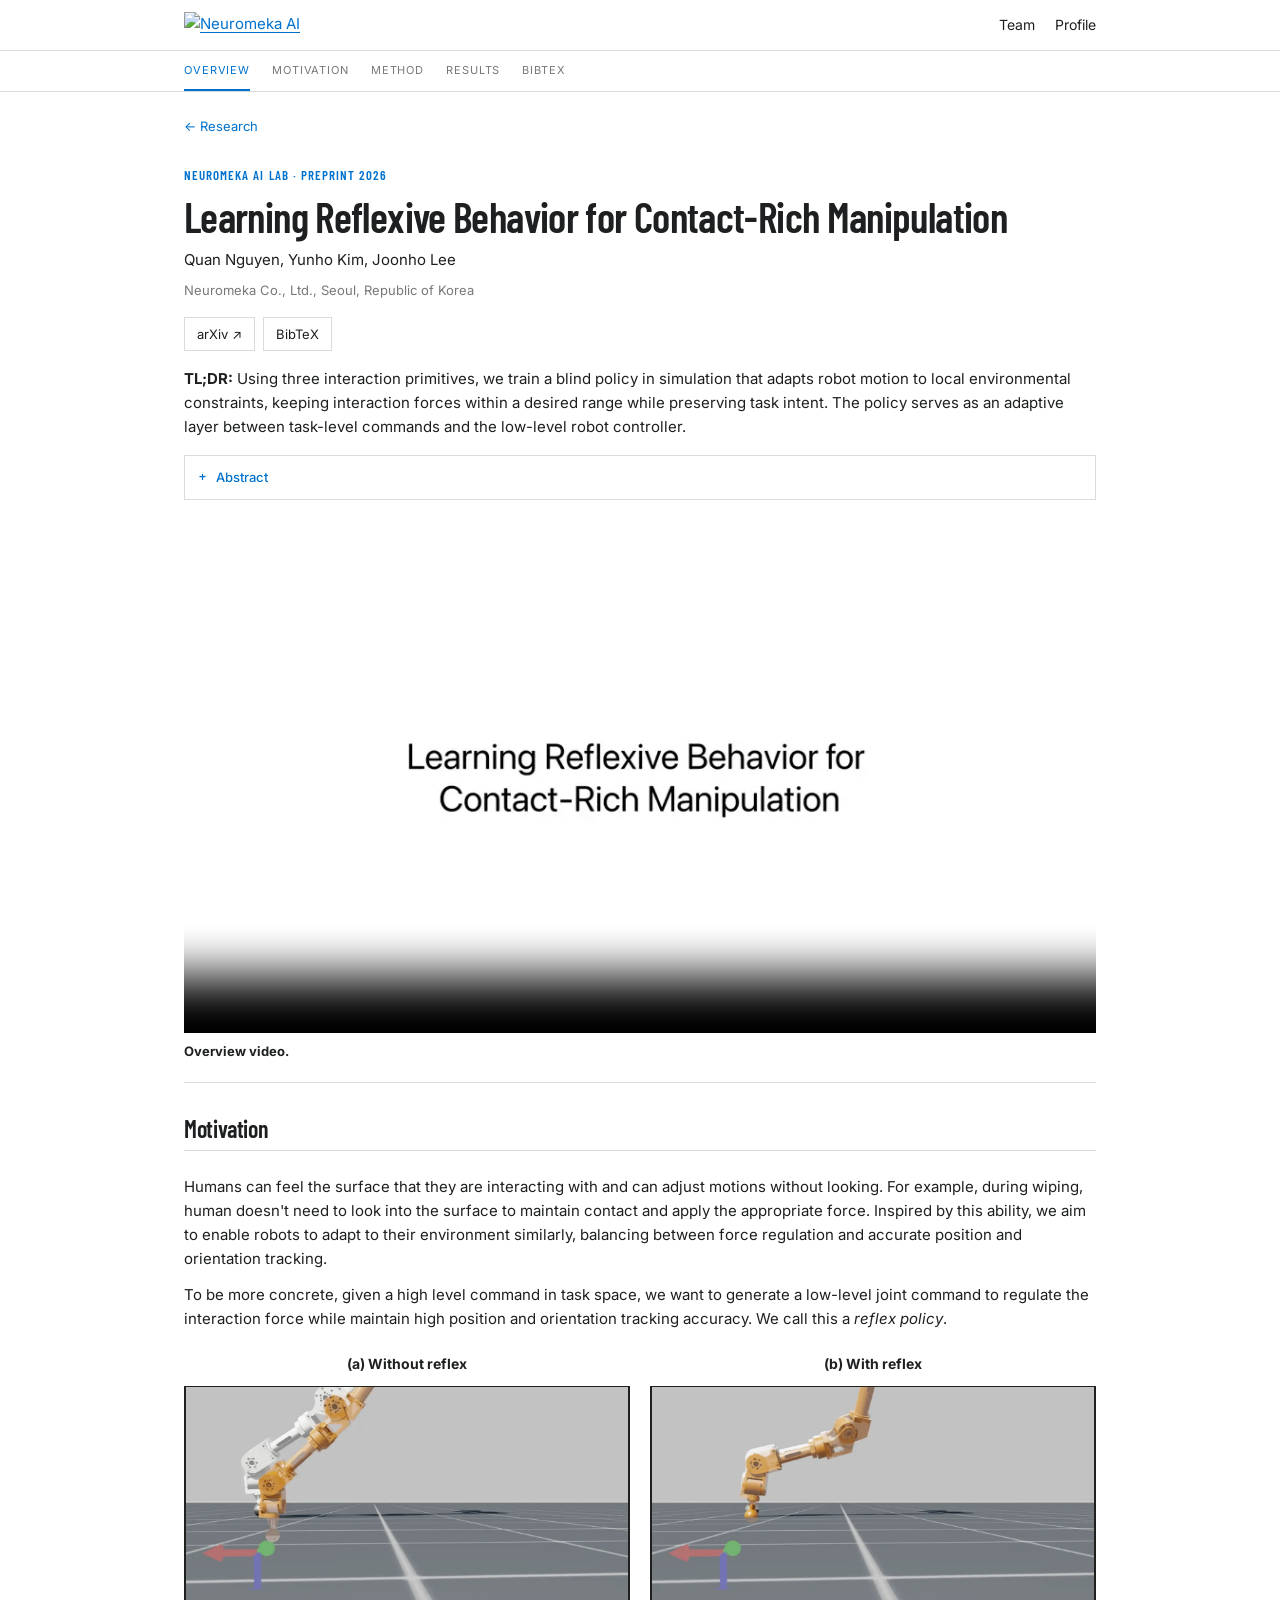
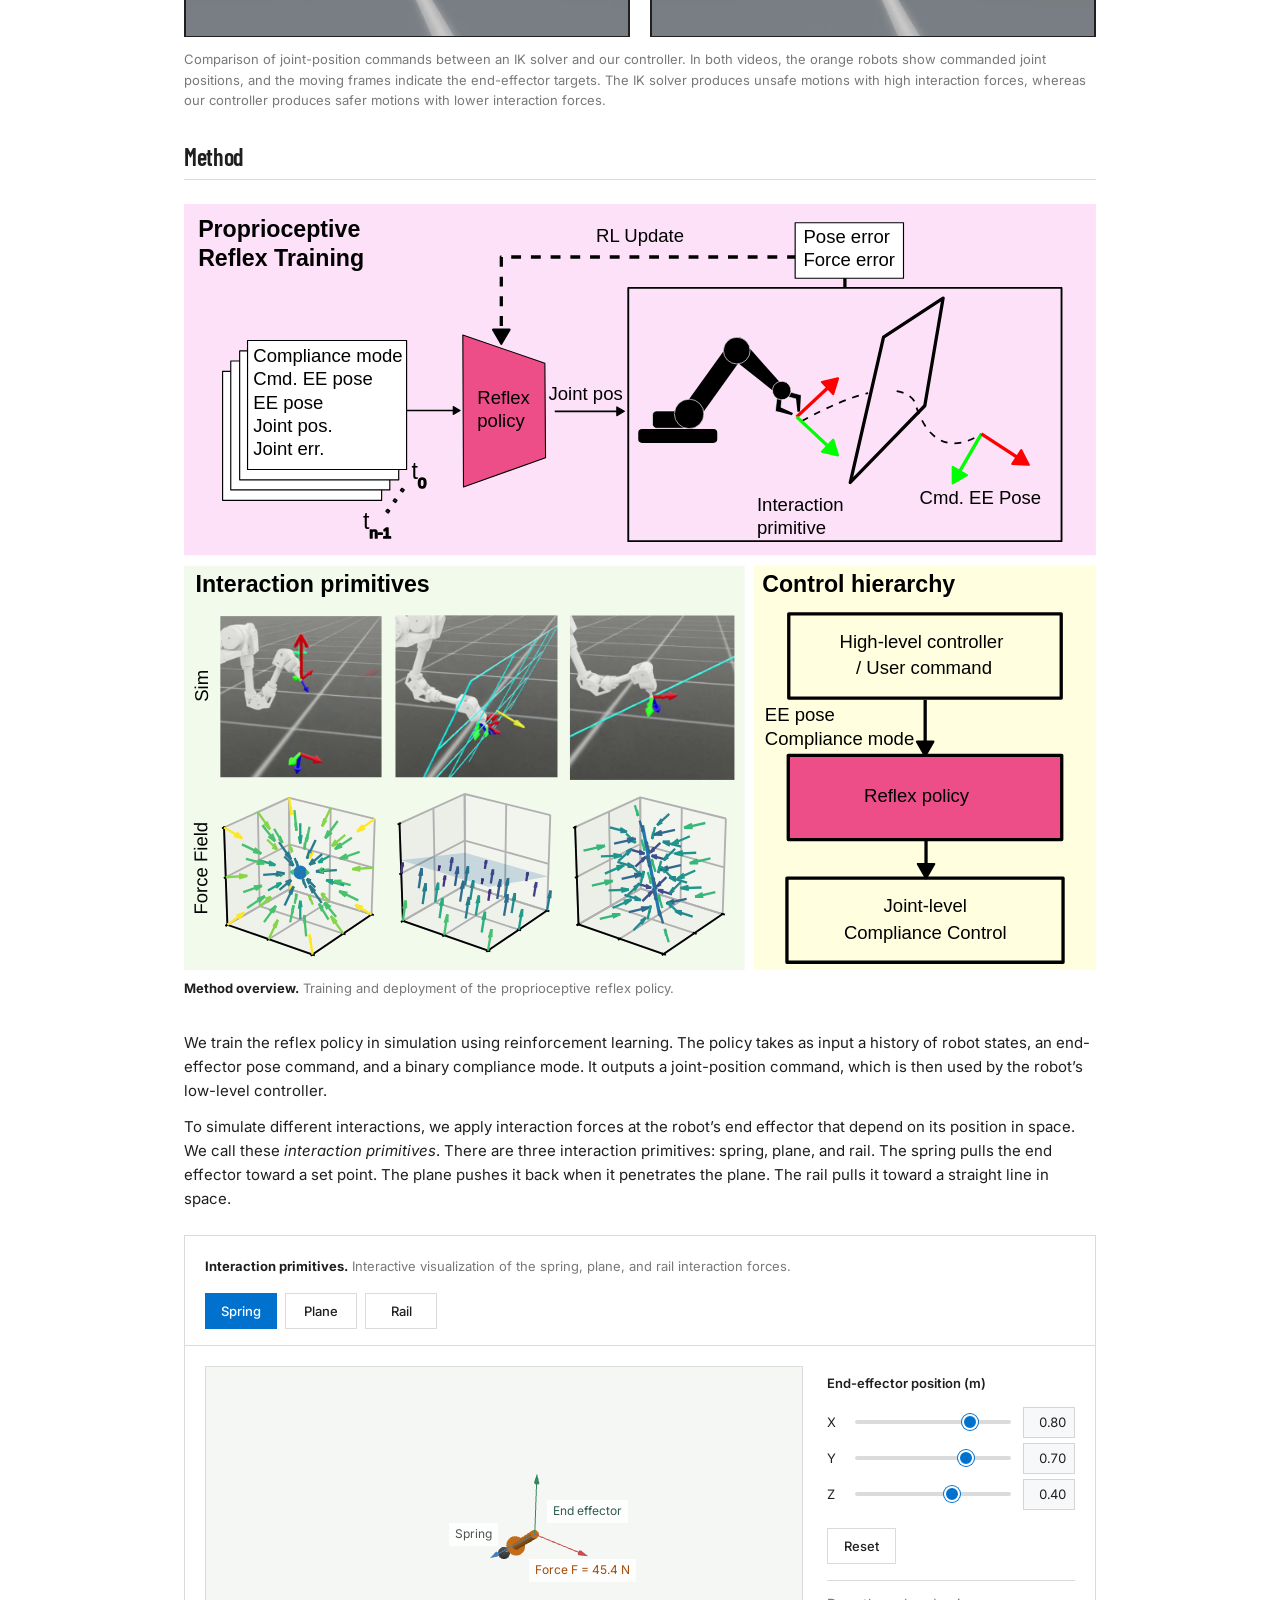
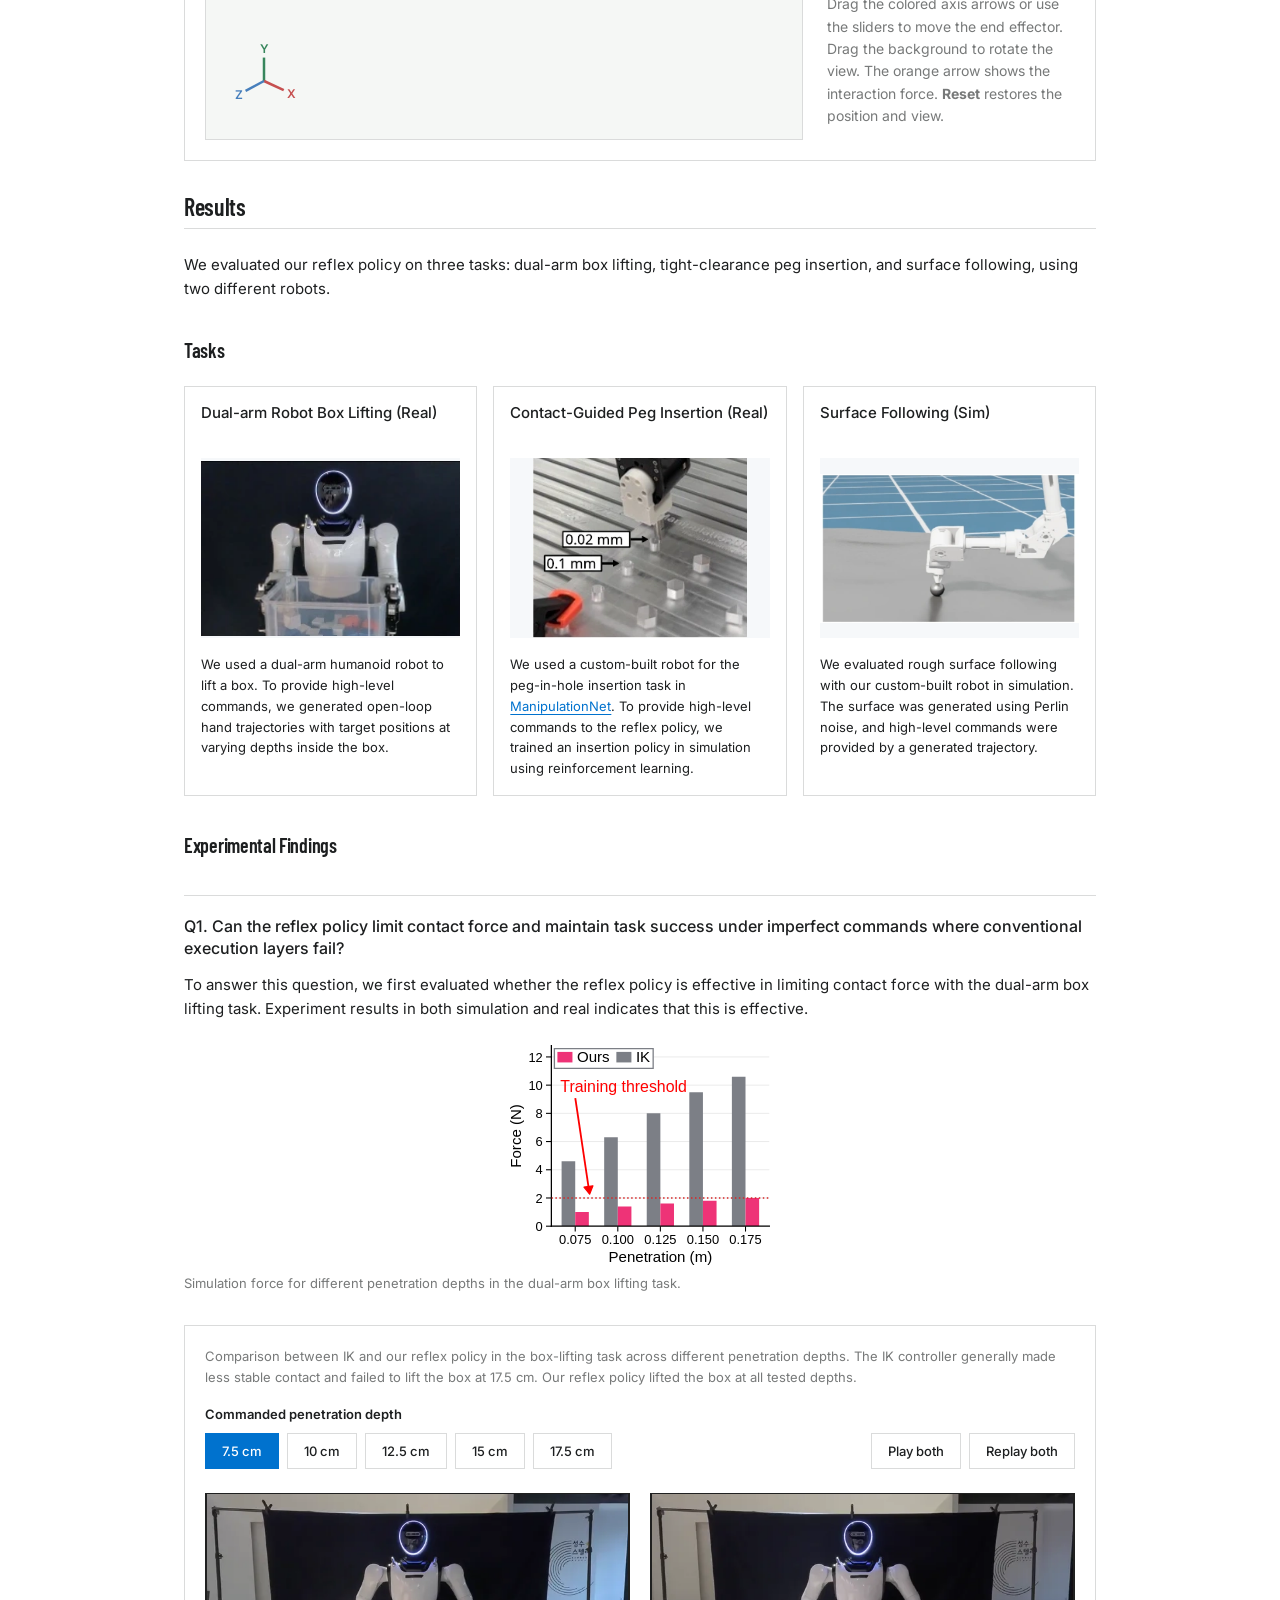
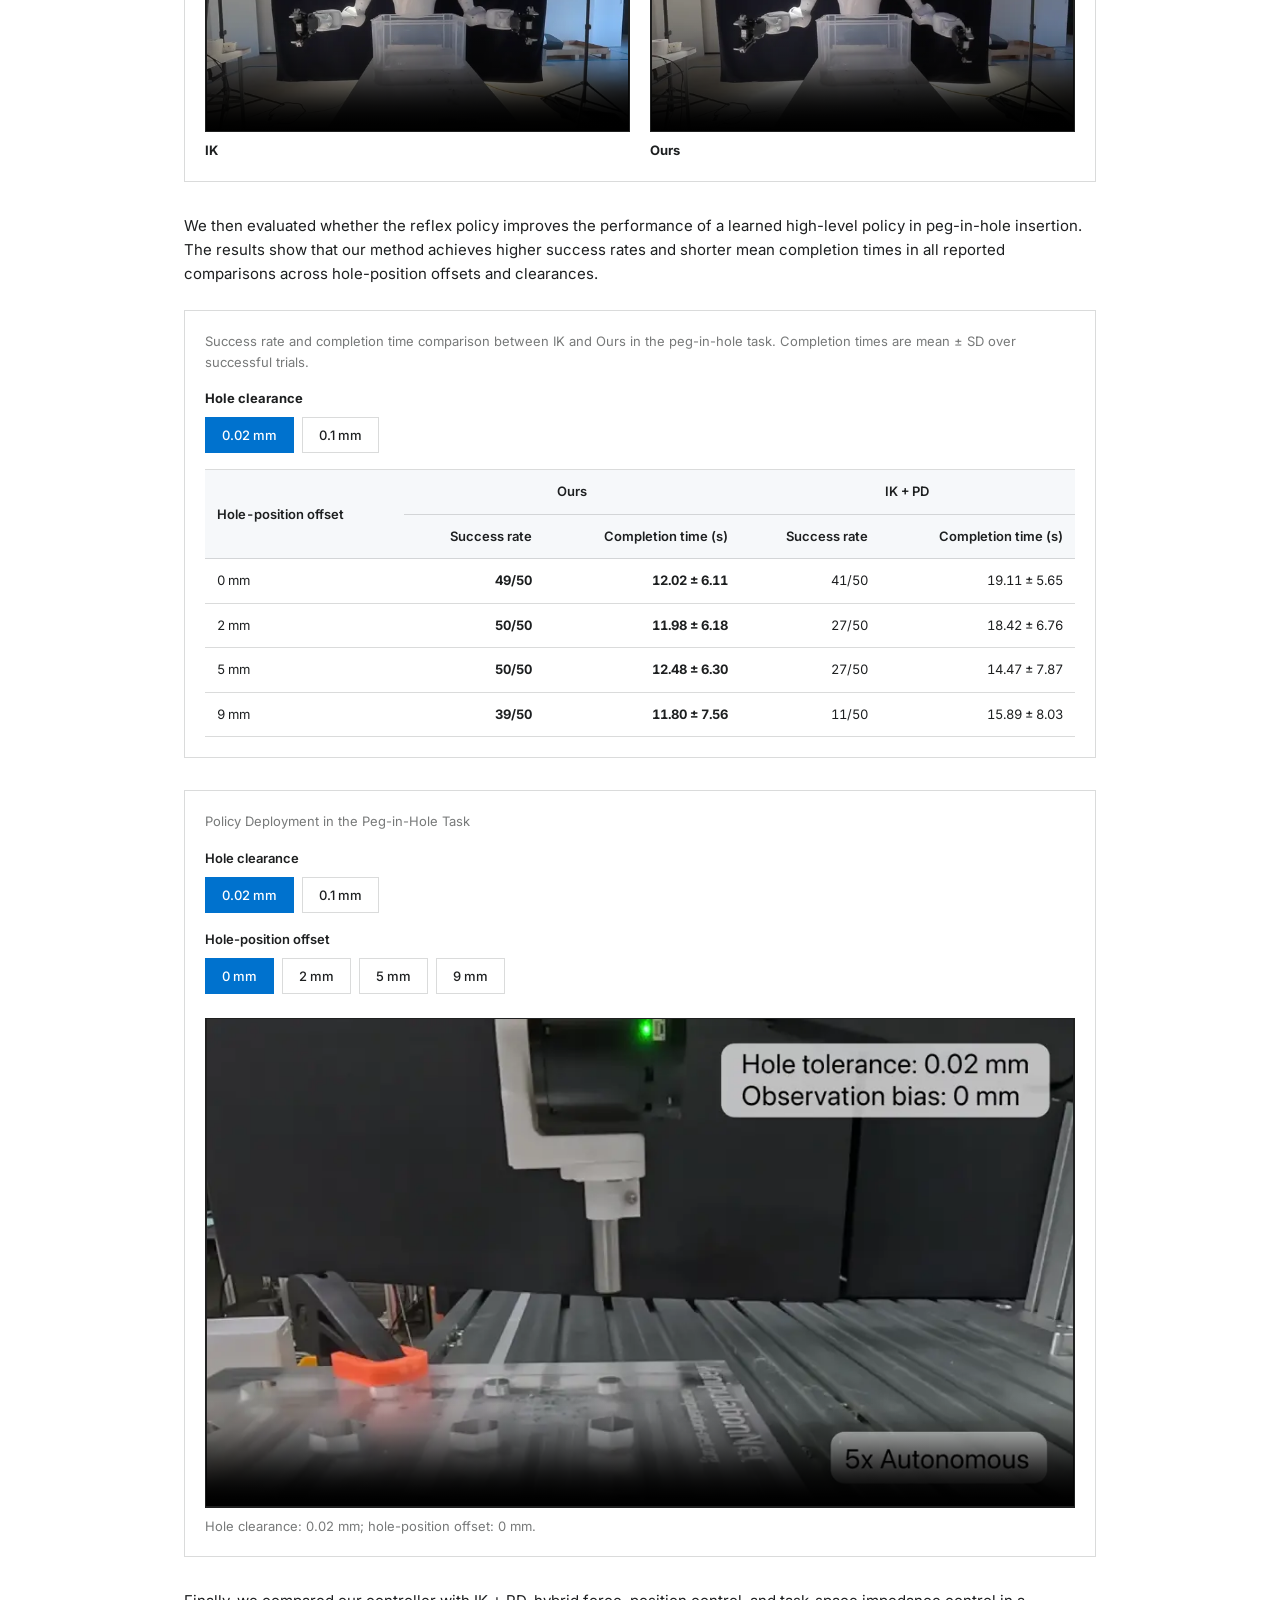
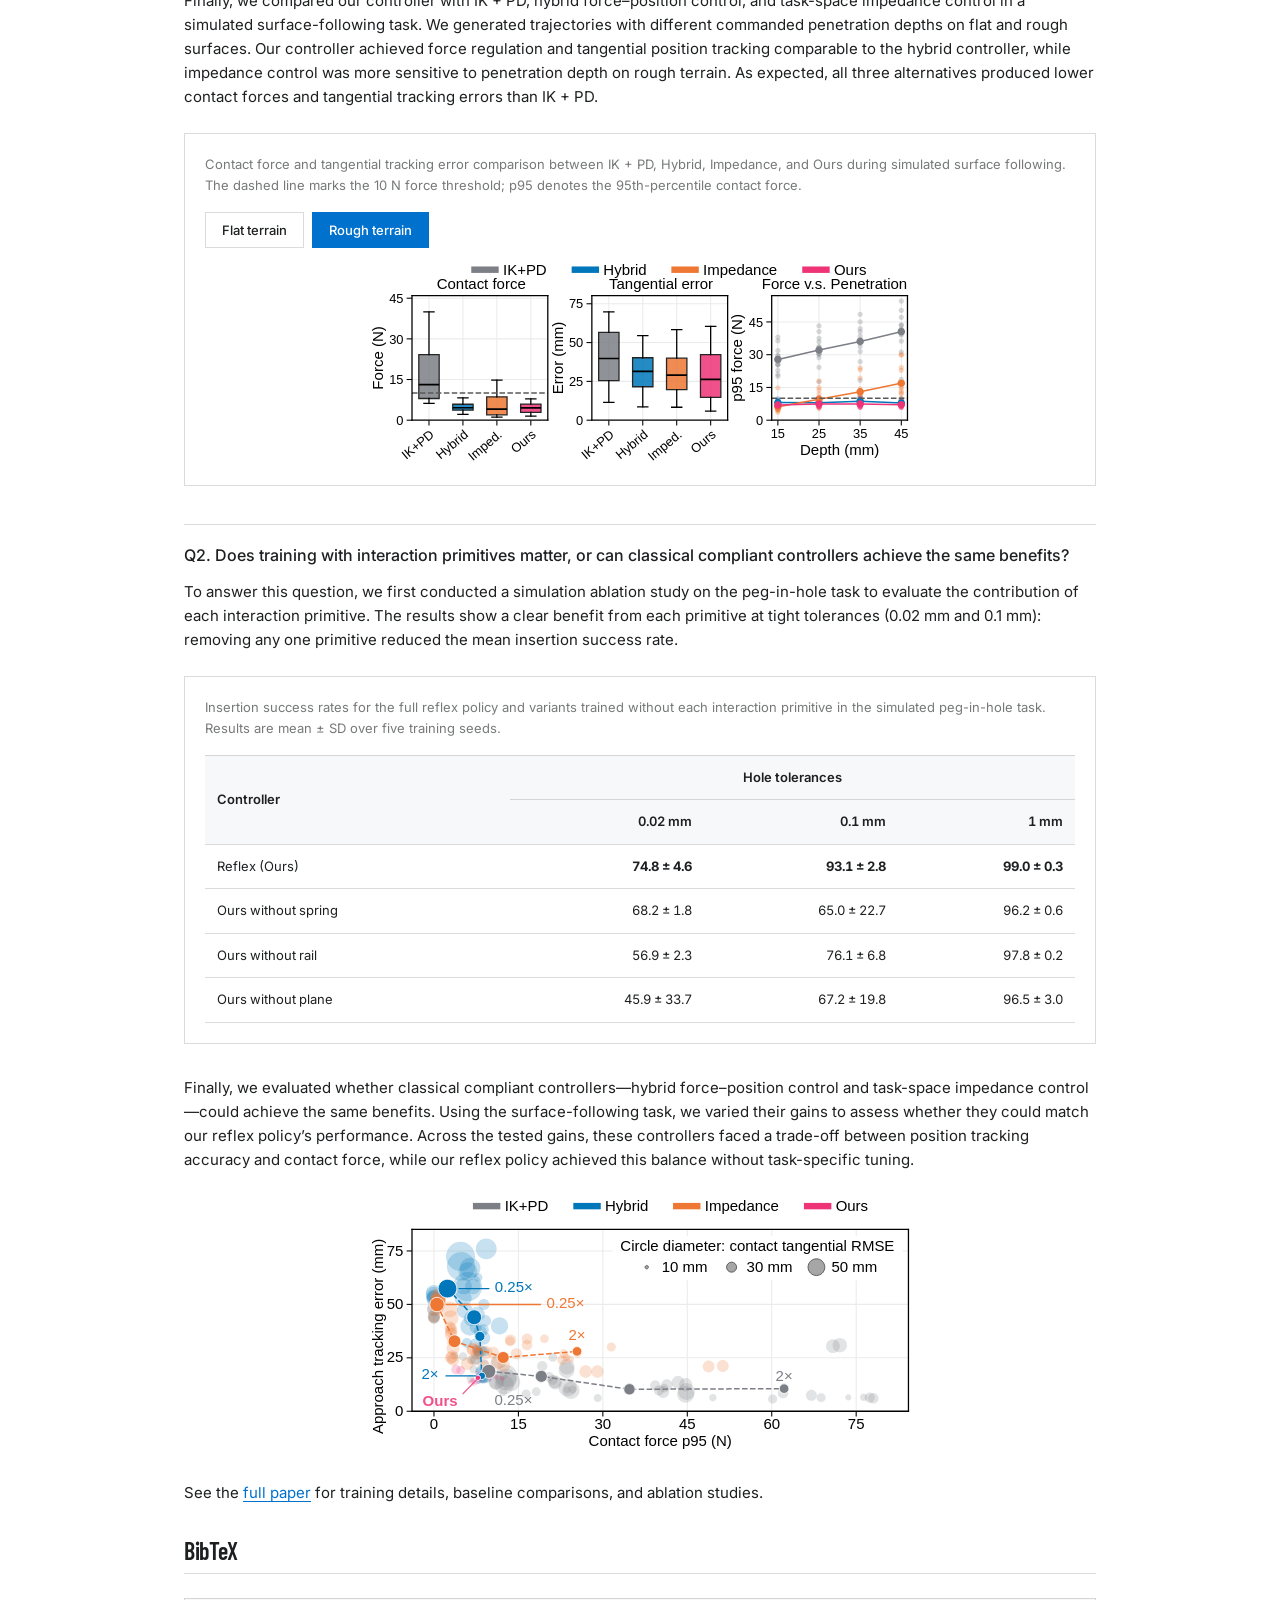
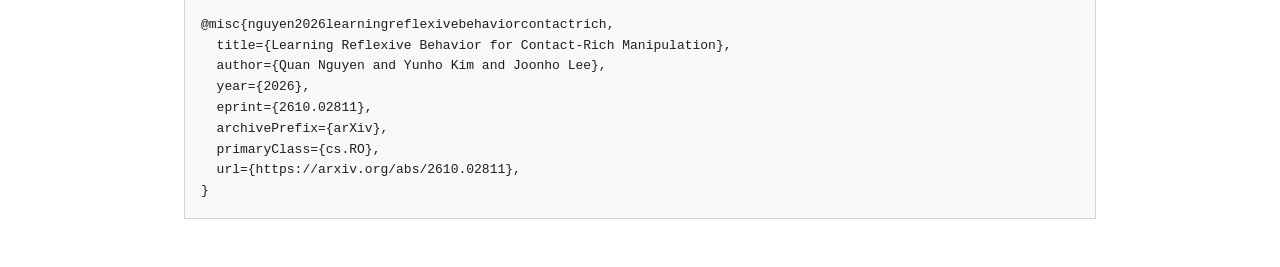
==== commit 2d50967e: "Project pages: version the stylesheet links Browsers kept the first round's theme.css/styles.css acr" ====
--- a/projects/reflex/index.html
+++ b/projects/reflex/index.html
@@ -16,9 +16,10 @@
   <link rel="preconnect" href="https://fonts.googleapis.com" />
   <link rel="preconnect" href="https://fonts.gstatic.com" crossorigin />
   <link rel="stylesheet" href="https://fonts.googleapis.com/css2?family=Inter:wght@400;500;700&family=Barlow+Condensed:wght@600&display=swap" />
-  <link rel="stylesheet" href="../../assets/css/styles.css" />
-  <link rel="stylesheet" href="theme.css" />
-  <link rel="stylesheet" href="styles.css" />
+  <!-- The ?v= query makes browsers refetch the stylesheets after an edit; bump it when they change. -->
+  <link rel="stylesheet" href="../../assets/css/styles.css?v=20261006b" />
+  <link rel="stylesheet" href="theme.css?v=20261006b" />
+  <link rel="stylesheet" href="styles.css?v=20261006b" />
   <script id="primitive-content" type="application/json">{"spring": {"tag": "ANCHORED MOTION", "title": "Spring constraint", "description": "The spring pulls the end-effector back toward a sampled anchor position. Displacement and velocity determine the restoring force.", "constraint": "Displacement from a point", "example": "Like moving against an elastic tether.", "formula": "F = k(xₐ − x) − bẋ", "accessible": "Spring: displacement from an anchor creates a restoring force."}, "plane": {"tag": "SURFACE CONTACT", "title": "Plane constraint", "description": "The plane pushes back only when the end-effector penetrates it. Force acts along the surface normal, leaving motion across the surface free.", "constraint": "One direction, on contact", "example": "Like wiping or following a surface.", "formula": "f = −kd − bvₙ, when d \u003c 0", "accessible": "Plane: a surface resists penetration in its normal direction, while tangential motion is free."}, "rail": {"tag": "GUIDED MOTION", "title": "Rail constraint", "description": "The rail pulls the end-effector toward a fixed line. It constrains two translational directions while leaving motion along the rail free.", "constraint": "Two directions, perpendicular to a line", "example": "Like a peg guided inside a bore.", "formula": "f = kd + bv, toward the rail", "accessible": "Rail: restoring force points toward a line, while motion along that line remains free."}}</script>
   <script src="script.js" defer></script>
   <script src="assets/vendor/three.min.js" defer></script>
--- a/assets/css/styles.css
+++ b/assets/css/styles.css
@@ -1524,7 +1524,9 @@
   border-bottom-color: var(--color-accent-bright);
 }
 
-/* Title block: kicker, paper title, authors, affiliation, resource links. */
+/* Title block: kicker, paper title, authors, affiliation, resource links.
+   Every block on a project page fills the column, like the post pages;
+   only figures smaller than the column sit centred inside it. */
 .project-head {
   display: flex;
   flex-direction: column;
@@ -1534,7 +1536,6 @@
 }
 
 .project-head h1 {
-  max-width: 840px;
   font-size: clamp(30px, 4.2vw, 42px);
   line-height: 1.06;
   letter-spacing: -0.015em;
@@ -1610,7 +1611,6 @@
 }
 
 .prose {
-  max-width: 720px;
   font-size: 15px;
   line-height: 1.6;
 }
@@ -1646,13 +1646,8 @@
   opacity: 0.95;
 }
 
-.project-figure-portrait {
-  max-width: 720px;
-}
-
 .project-figure figcaption,
 .project-caption {
-  max-width: 720px;
   margin: 0;
   font-size: 13px;
   line-height: 1.55;
--- a/projects/reflex/theme.css
+++ b/projects/reflex/theme.css
@@ -6,7 +6,7 @@
   --font-family: var(--font-body);
   --body-font-size: 15px;
   --line-height: 1.6;
-  --reading-width: 720px;
+  --reading-width: none;       /* prose fills the column, like the rest of the site */
   --page-width: var(--content-width);
 
   /* Calibrated SVG widths: regular diagram text / plot axis labels match body text.
--- a/projects/reflex/styles.css
+++ b/projects/reflex/styles.css
@@ -94,13 +94,13 @@
 .method-overview-summary { max-width: var(--reading-width); }
 /* Preserve readable SVG annotation sizes instead of shrinking them to the viewport. */
 .svg-scroll { max-width: 100%; overflow-x: auto; }
-.svg-scroll img { max-width: none; }
+.svg-scroll img { max-width: none; margin-inline: auto; }
 .svg-scroll > a { display: block; }
 .svg-scroll-hint { margin: 0 0 var(--space-2); font-size: var(--small-font-size); color: var(--muted); }
 .svg-scroll-hint[hidden] { display: none; }
-.training-overview { max-width: var(--training-figure-width); margin: 0 0 32px; }
-.training-overview figcaption { max-width: var(--reading-width); }
-.training-overview img { width: var(--training-figure-width); height: auto; }
+/* The method diagram fills the column; on phones it keeps its calibrated width and scrolls. */
+.training-overview { margin: 0 0 32px; }
+.training-overview img { width: max(var(--training-figure-width), 100%); height: auto; }
 .result-video-placeholder {
   max-width: var(--reading-width);
   aspect-ratio: 16 / 9;
@@ -235,7 +235,7 @@
 .question-summary { max-width: var(--reading-width); margin: 0 0 24px; padding-top: 20px; border-top: 1px solid var(--line); }
 .question-summary h4 { margin: 0 0 14px; text-align: left; }
 .question-summary p { margin-top: 0; }
-.box-force-plot { max-width: var(--box-force-figure-width); margin: 0 0 var(--space-8); }
+.box-force-plot { margin: 0 0 var(--space-8); }
 .box-force-plot img { width: var(--box-force-figure-width); }
 .box-video-comparison { padding: 20px; border: 1px solid var(--line); border-radius: calc(var(--radius) * 2); margin-bottom: var(--space-8); }
 .box-video-instructions, .box-video-status { font-size: var(--small-font-size); line-height: 1.6; color: var(--muted); text-align: left; }
@@ -254,7 +254,7 @@
   .box-video-comparison { padding: var(--space-4); }
   .box-video-panel { grid-template-columns: 1fr; }
 }
-.surface-plot-card { max-width: calc(var(--surface-terrain-figure-width) + 42px); padding: 20px; border: 1px solid var(--line); margin: var(--space-6) 0 var(--space-8); }
+.surface-plot-card { padding: 20px; border: 1px solid var(--line); margin: var(--space-6) 0 var(--space-8); }
 .surface-plot-controls { margin-top: var(--space-4); }
 .surface-terrain-tabs button { border-radius: calc(var(--radius) * 2); }
 .surface-plot-panel { margin-top: var(--space-4); }
@@ -279,16 +279,14 @@
 tr > :first-child { text-align: left; }
 tbody th { font-weight: 400; }
 tbody tr + tr { border-top: 1px solid var(--line); }
-.insertion-success-card { width: fit-content; max-width: 100%; margin: var(--space-6) 0 var(--space-8); padding: 20px; border: 1px solid var(--line); border-radius: calc(var(--radius) * 2); }
-/* Let the table determine card width; wrap its explanation to that width. */
-.insertion-success-card > .success-rate-description { contain: inline-size; }
+.insertion-success-card { margin: var(--space-6) 0 var(--space-8); padding: 20px; border: 1px solid var(--line); border-radius: calc(var(--radius) * 2); }
 .success-rate-description, .surface-plot-description, .peg-deployment-card > h5 { margin-top: 0; font-size: var(--small-font-size); line-height: 1.6; color: var(--muted); text-align: left; }
 .insertion-success-controls { margin-top: var(--space-4); }
 .success-clearance-label { margin-bottom: var(--space-2); font-size: var(--label-font-size); color: var(--text); }
 .success-clearance-tabs button { border-radius: calc(var(--radius) * 2); }
 .insertion-success-panel { margin-top: var(--space-4); overflow-x: auto; }
 .insertion-success-panel[hidden] { display: none; }
-.success-rate-table { width: max-content; min-width: 0; table-layout: auto; border-top: 1px solid var(--line); border-bottom: 1px solid var(--line); }
+.success-rate-table { width: 100%; min-width: 0; table-layout: auto; border-top: 1px solid var(--line); border-bottom: 1px solid var(--line); }
 .success-rate-table thead { border-bottom-color: var(--line); }
 .success-rate-table thead th[scope="colgroup"] { text-align: center; font-size: var(--label-font-size); border-bottom: 1px solid var(--line); }
 .success-rate-table thead th[rowspan] { vertical-align: middle; }
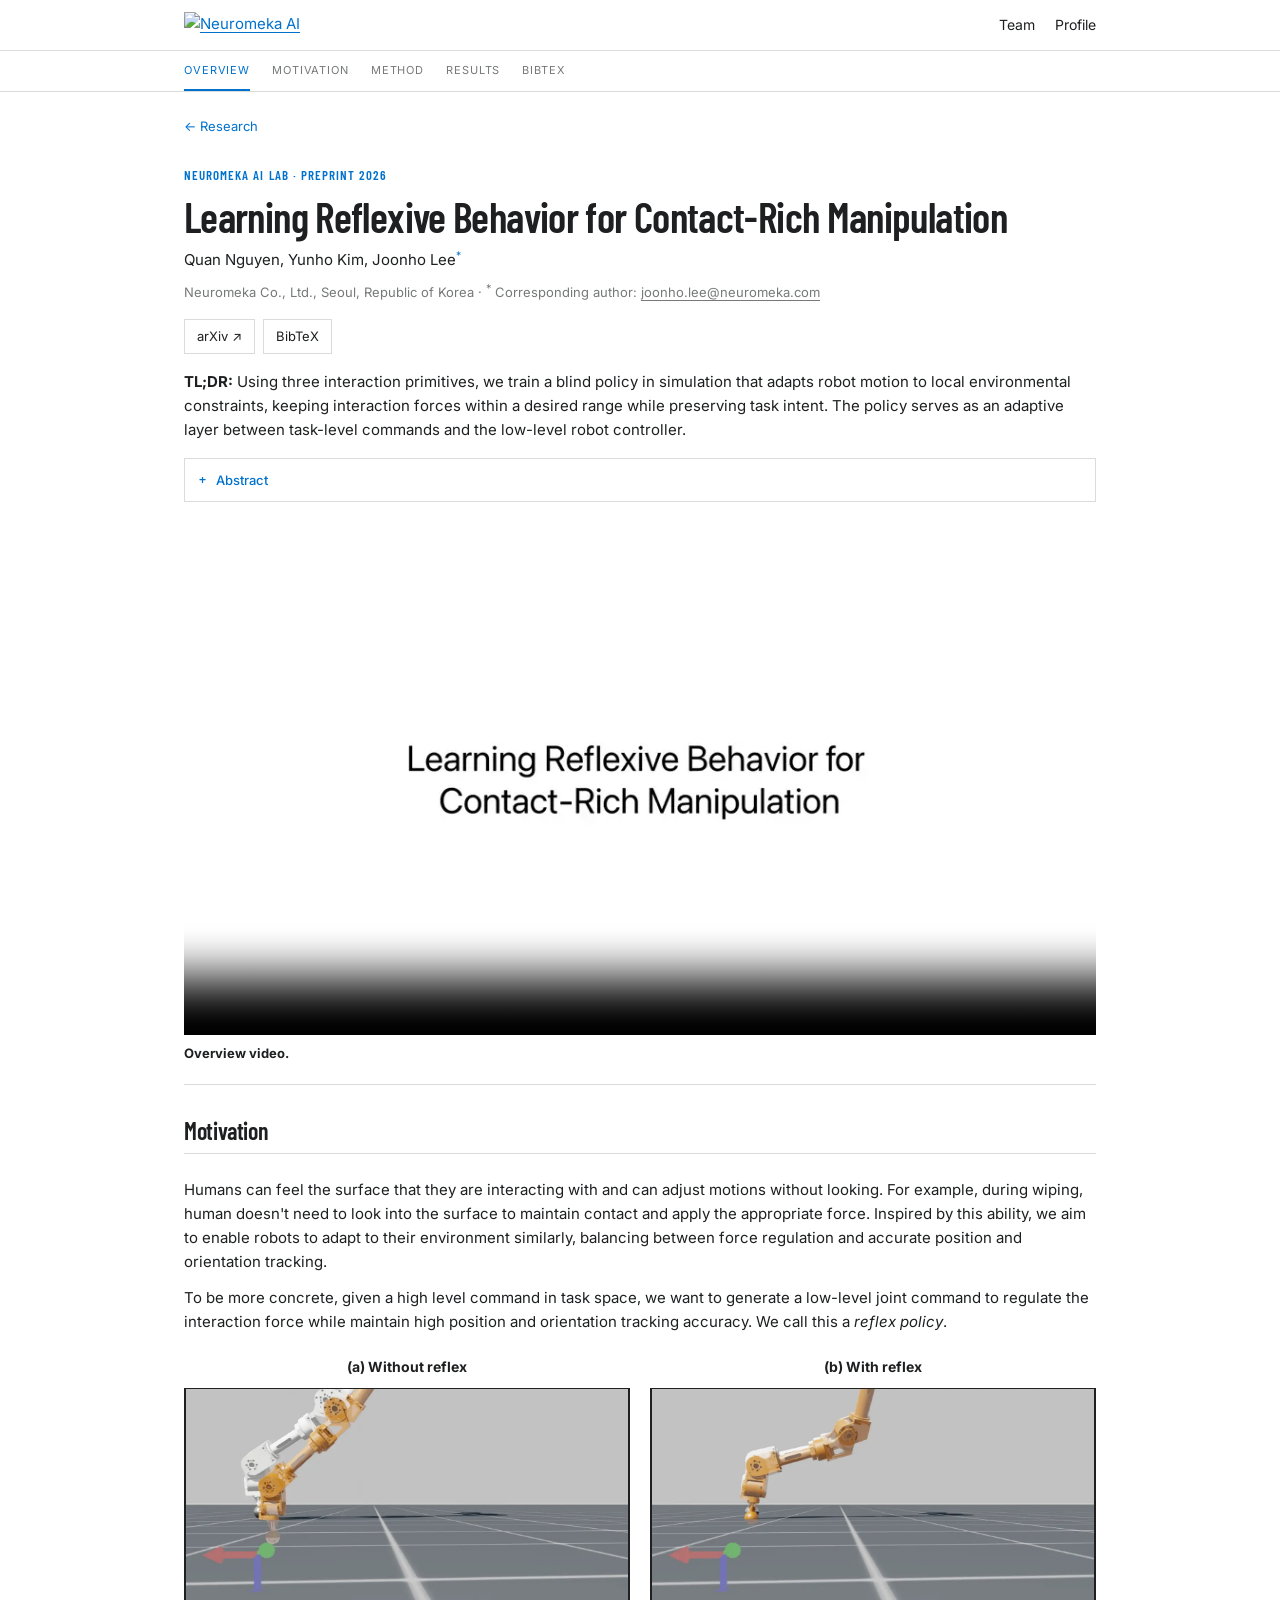
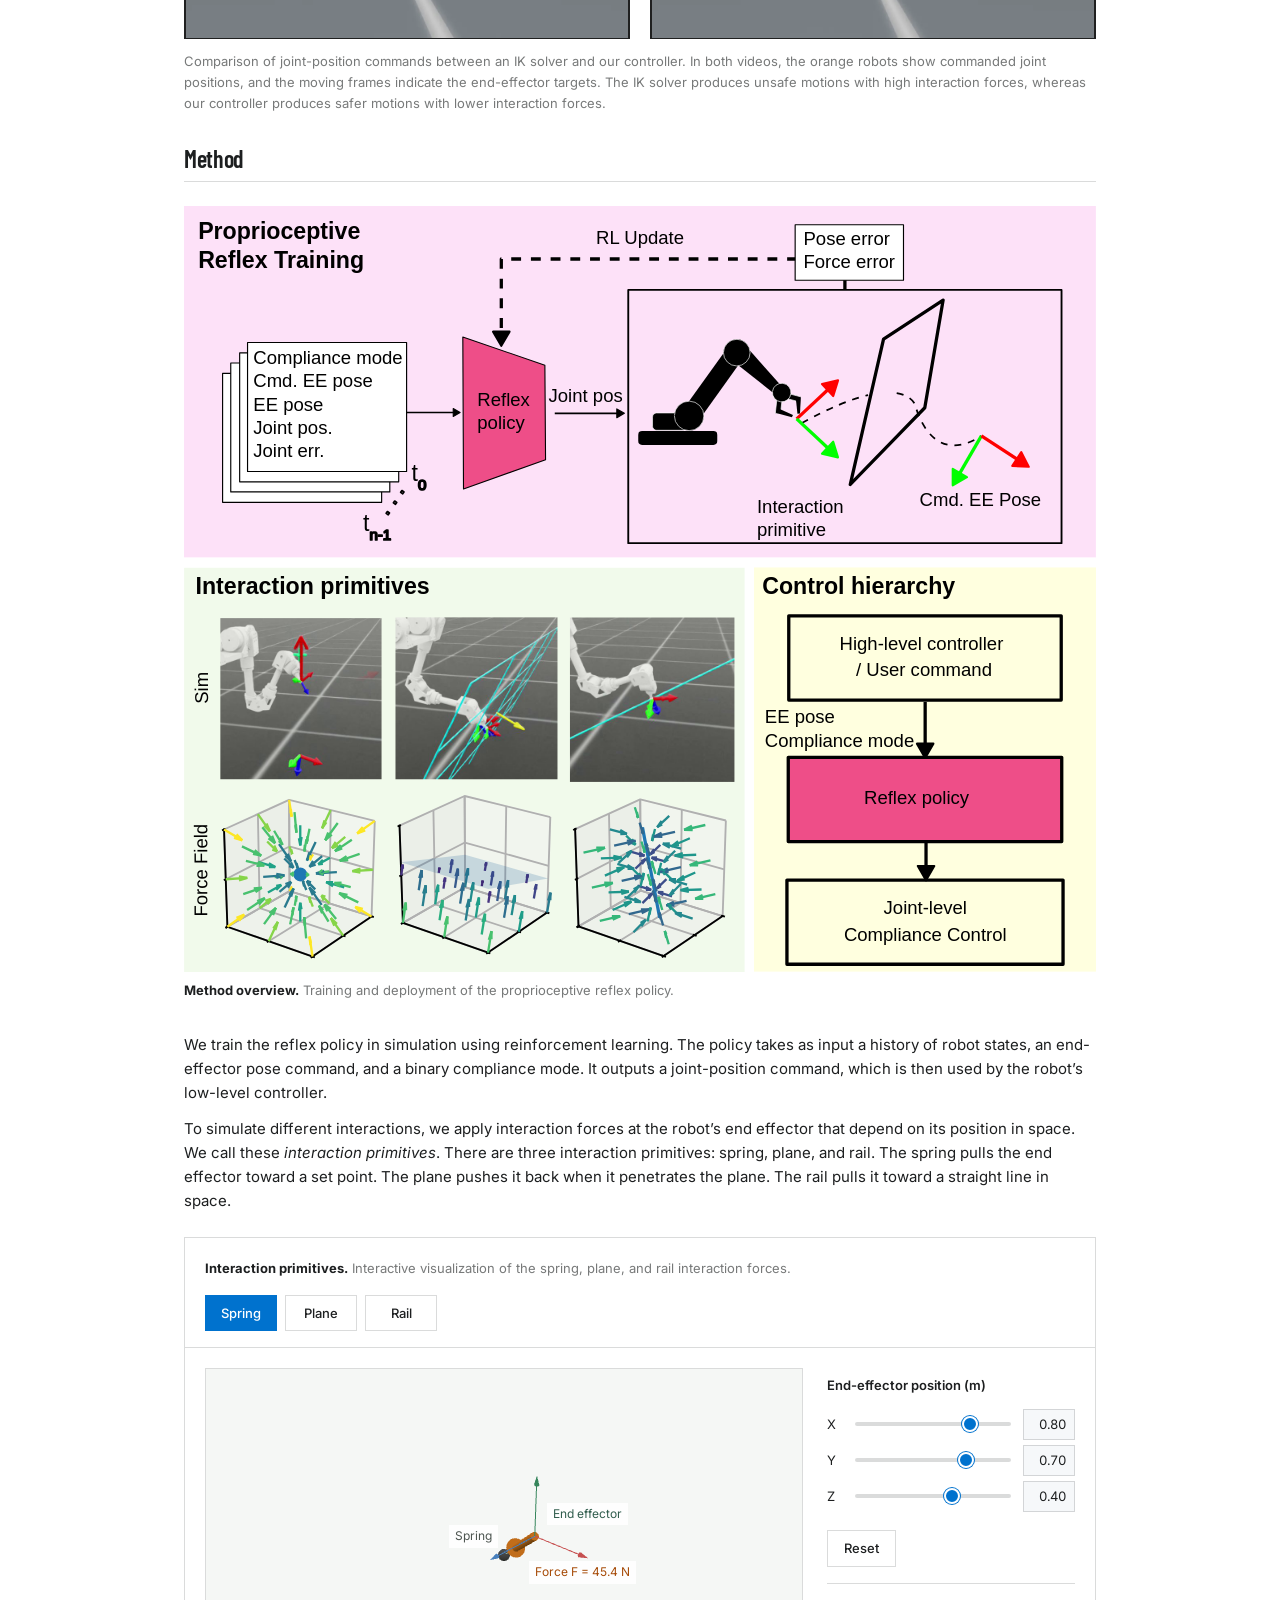
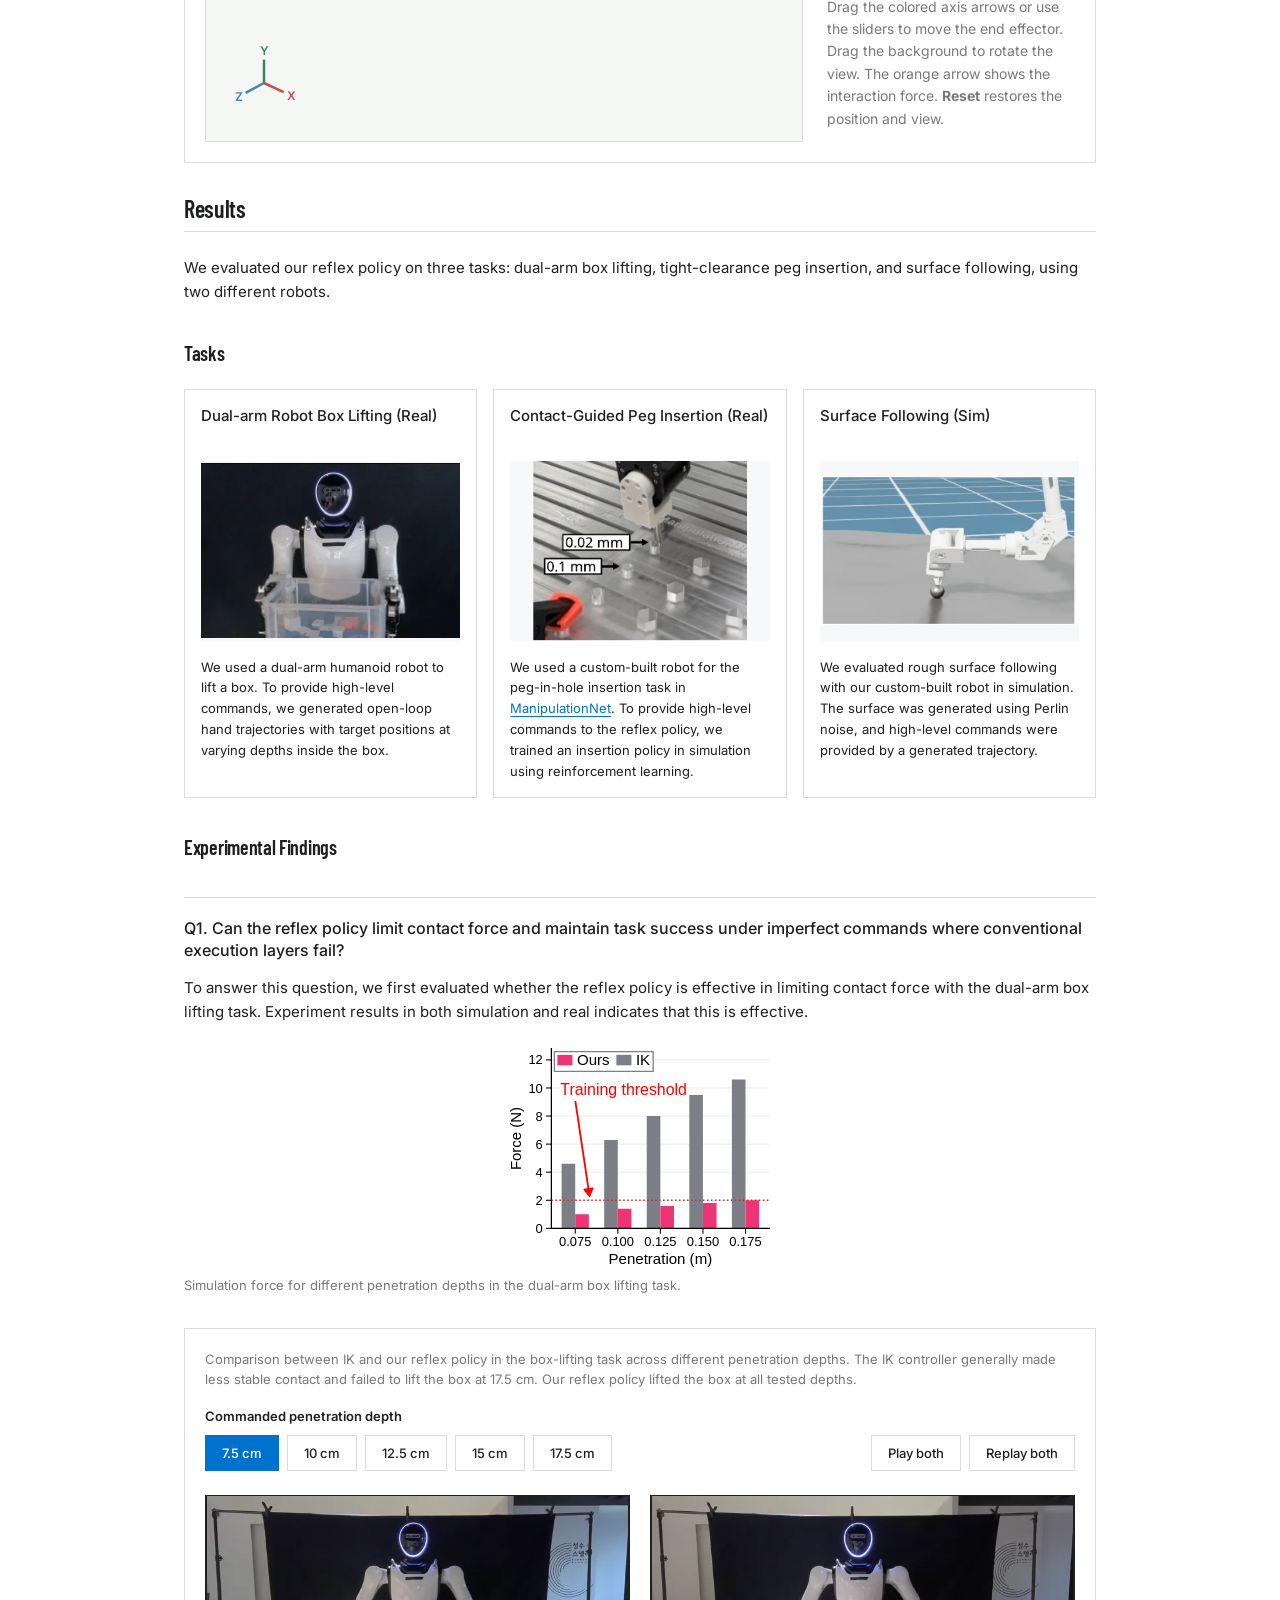
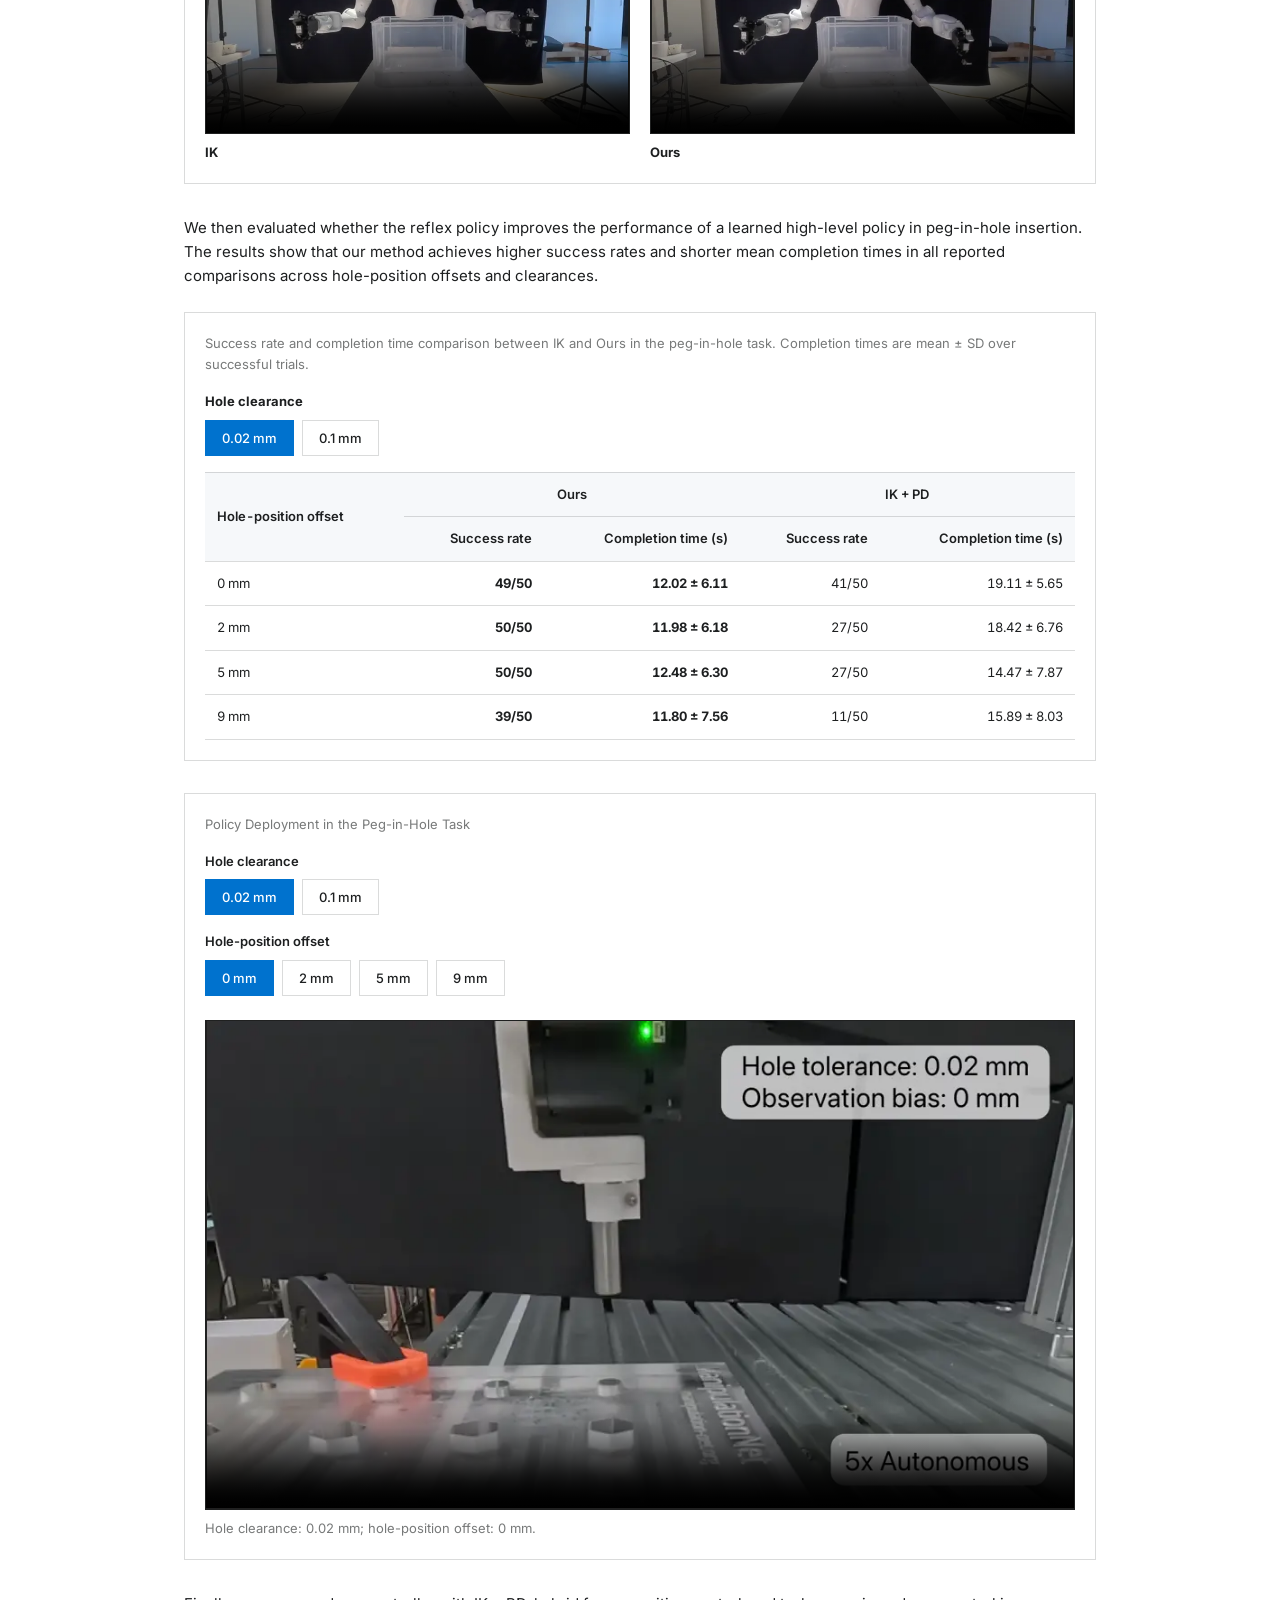
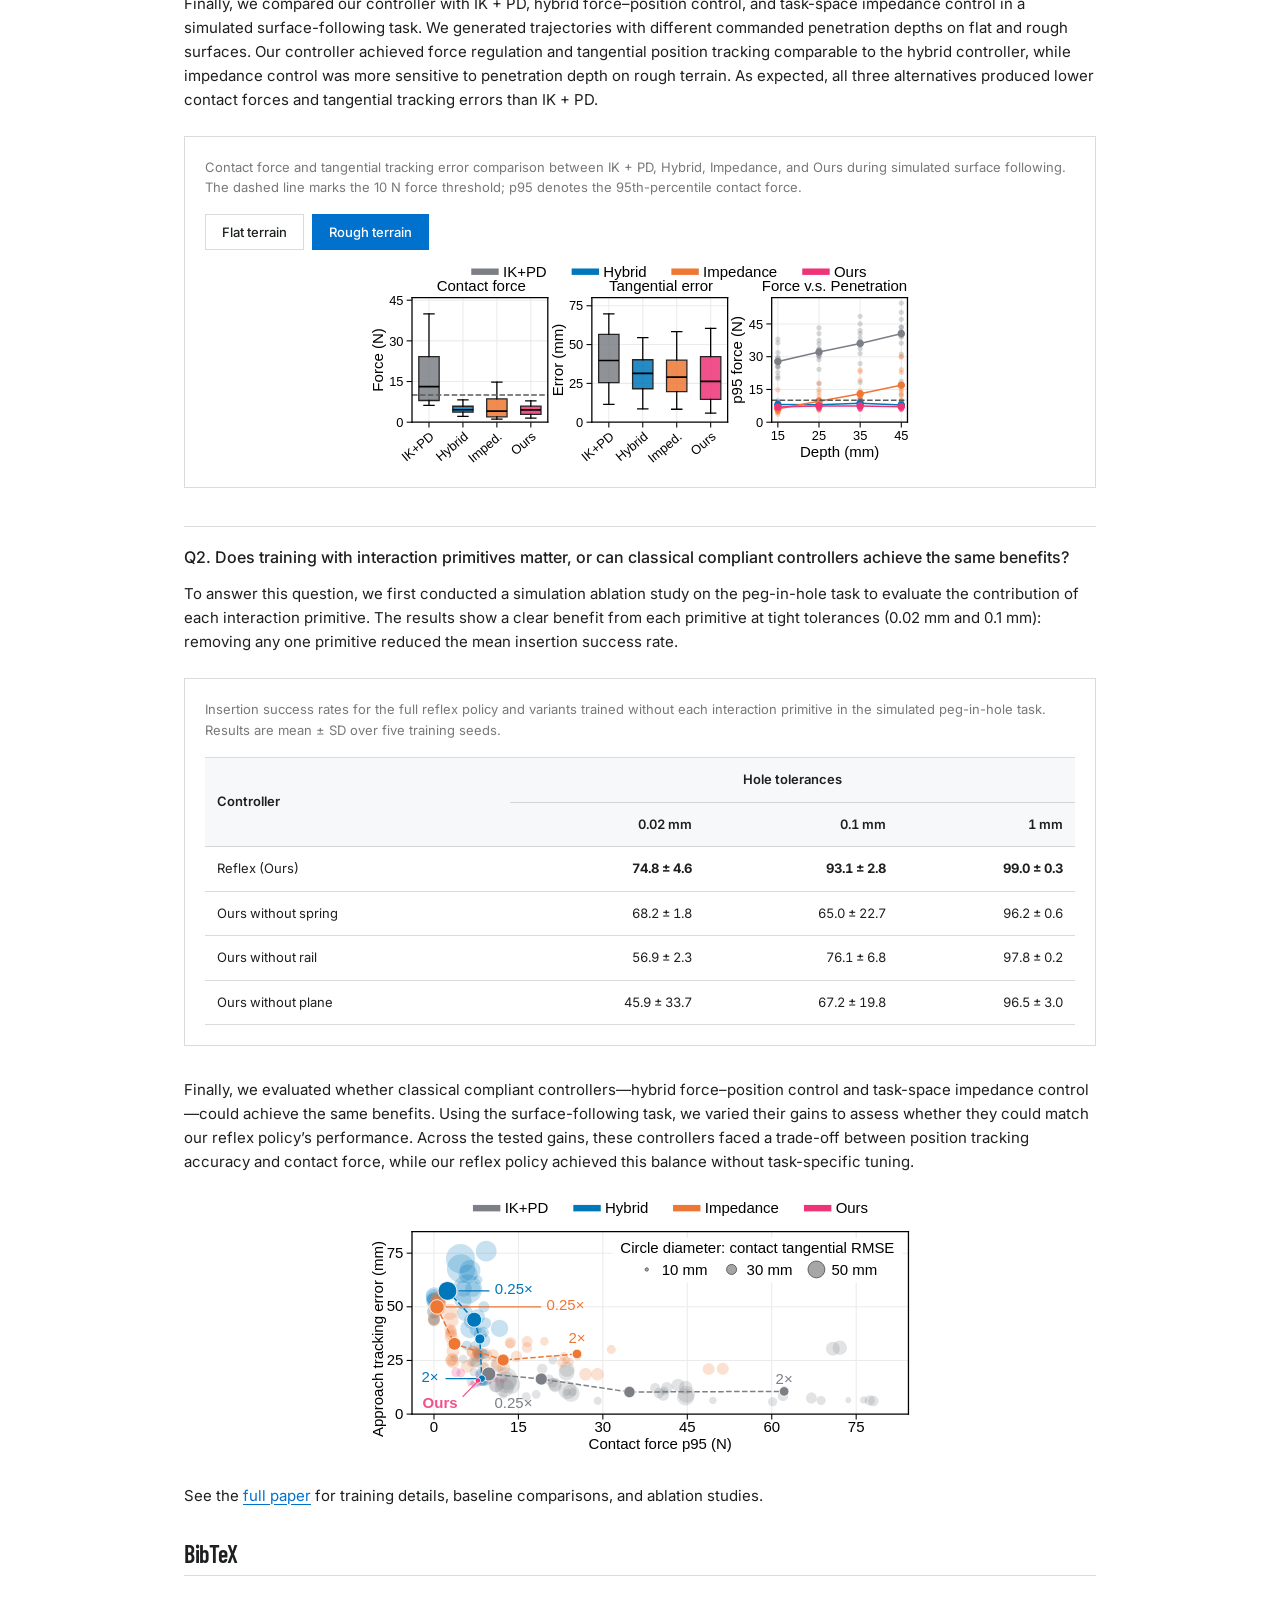
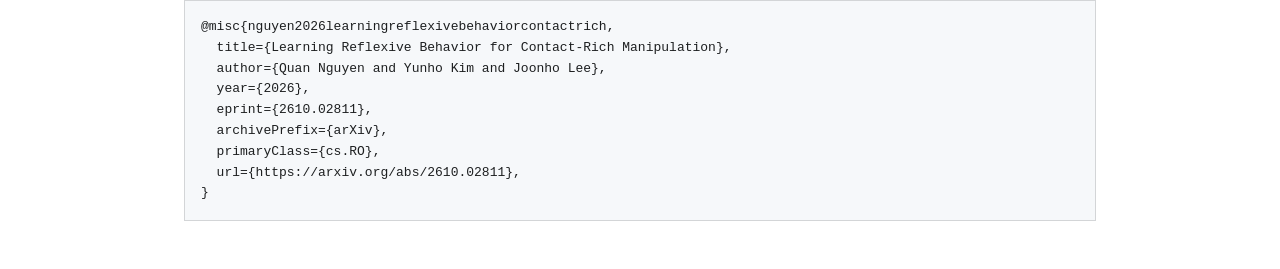
==== commit 85c2699e: "Reflex page: Joonho Lee as corresponding author Co-Authored-By: Claude Fable 5.1 <noreply@anthropic." ====
--- a/projects/reflex/index.html
+++ b/projects/reflex/index.html
@@ -45,8 +45,8 @@
 <section id="overview" data-nav="Overview" class="project-head" aria-labelledby="paper-title">
   <p class="kicker">Neuromeka AI Lab · Preprint 2026</p>
   <h1 id="paper-title">Learning Reflexive Behavior for Contact-Rich Manipulation</h1>
-  <p class="project-authors">Quan Nguyen, Yunho Kim, Joonho Lee</p>
-  <p class="project-affiliation">Neuromeka Co., Ltd., Seoul, Republic of Korea</p>
+  <p class="project-authors"><span>Quan Nguyen, Yunho Kim, Joonho Lee<sup>*</sup></span></p>
+  <p class="project-affiliation">Neuromeka Co., Ltd., Seoul, Republic of Korea · <sup>*</sup> Corresponding author: <a href="mailto:joonho.lee@neuromeka.com">joonho.lee@neuromeka.com</a></p>
   <div class="project-links" aria-label="Paper links">
     <a class="project-link" href="https://arxiv.org/abs/2610.02811" target="_blank" rel="noopener noreferrer">arXiv ↗</a>
     <a class="project-link" href="#bibtex">BibTeX</a>
